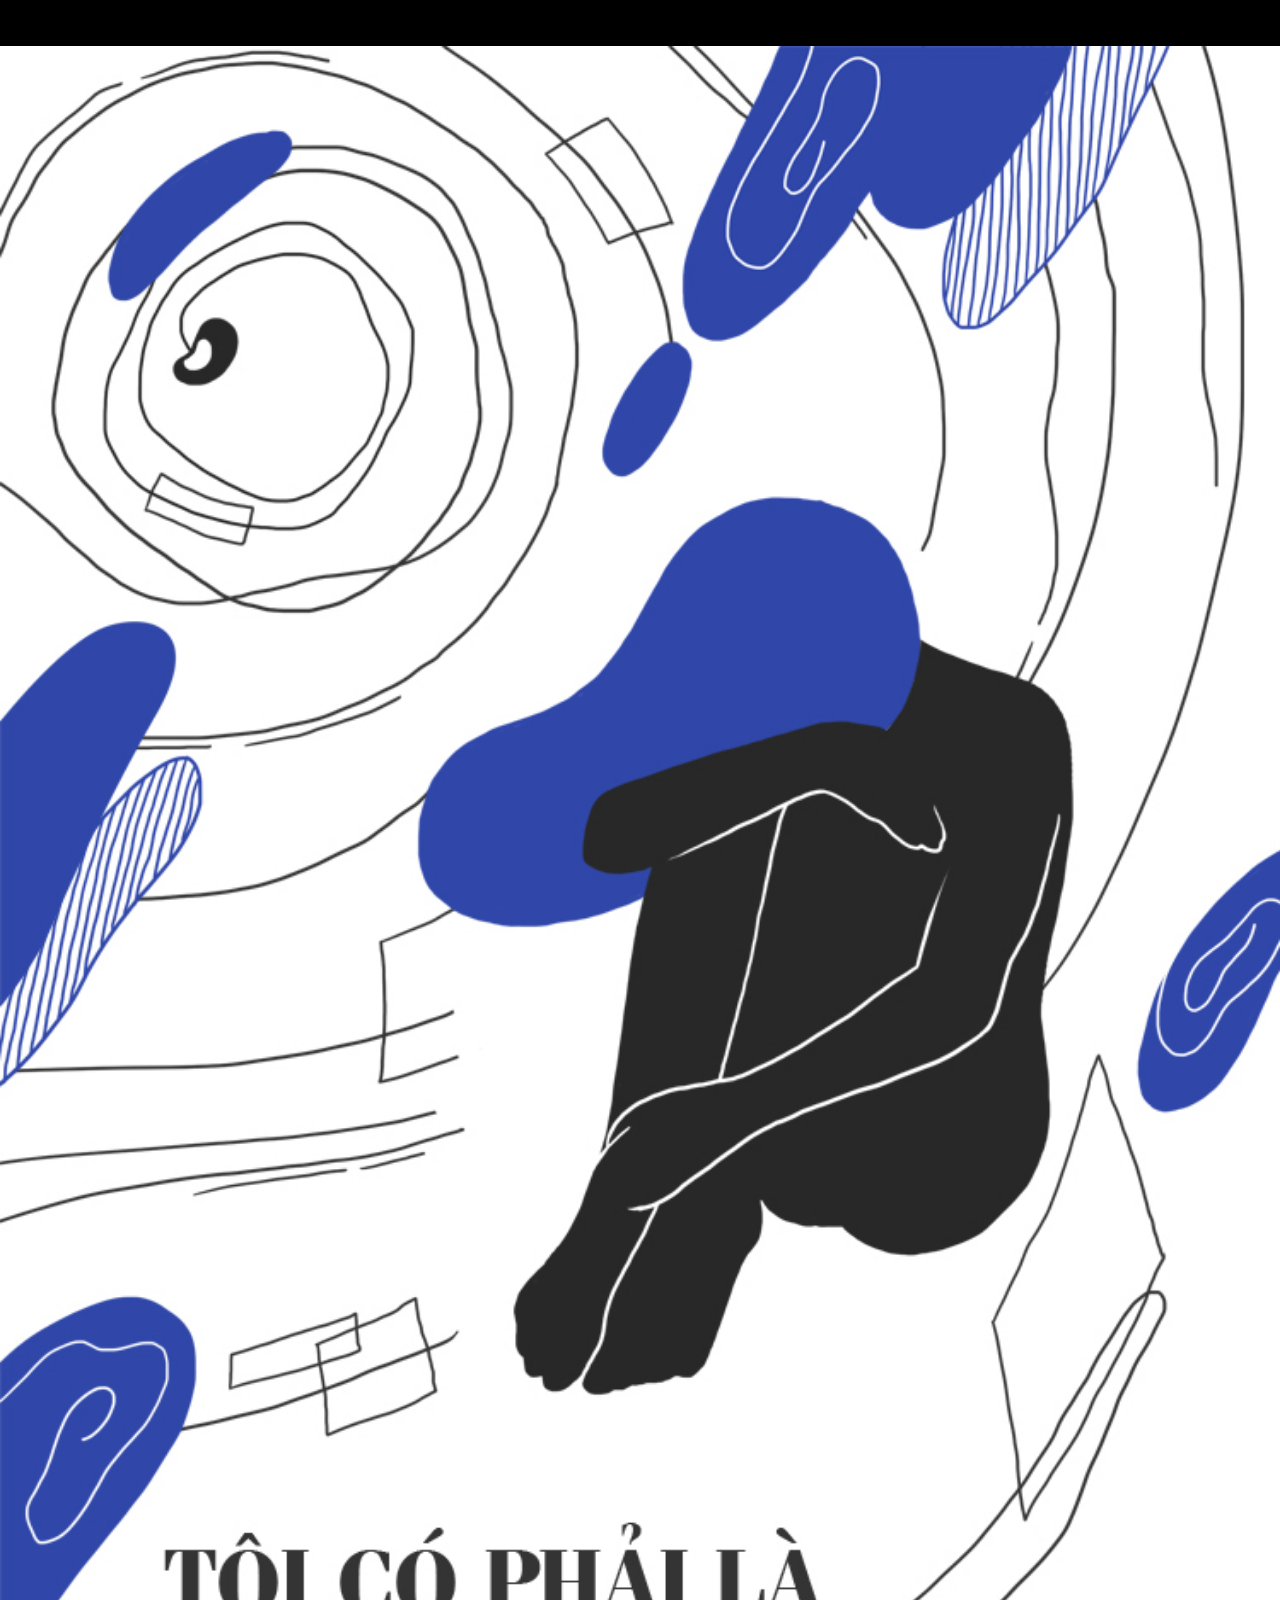
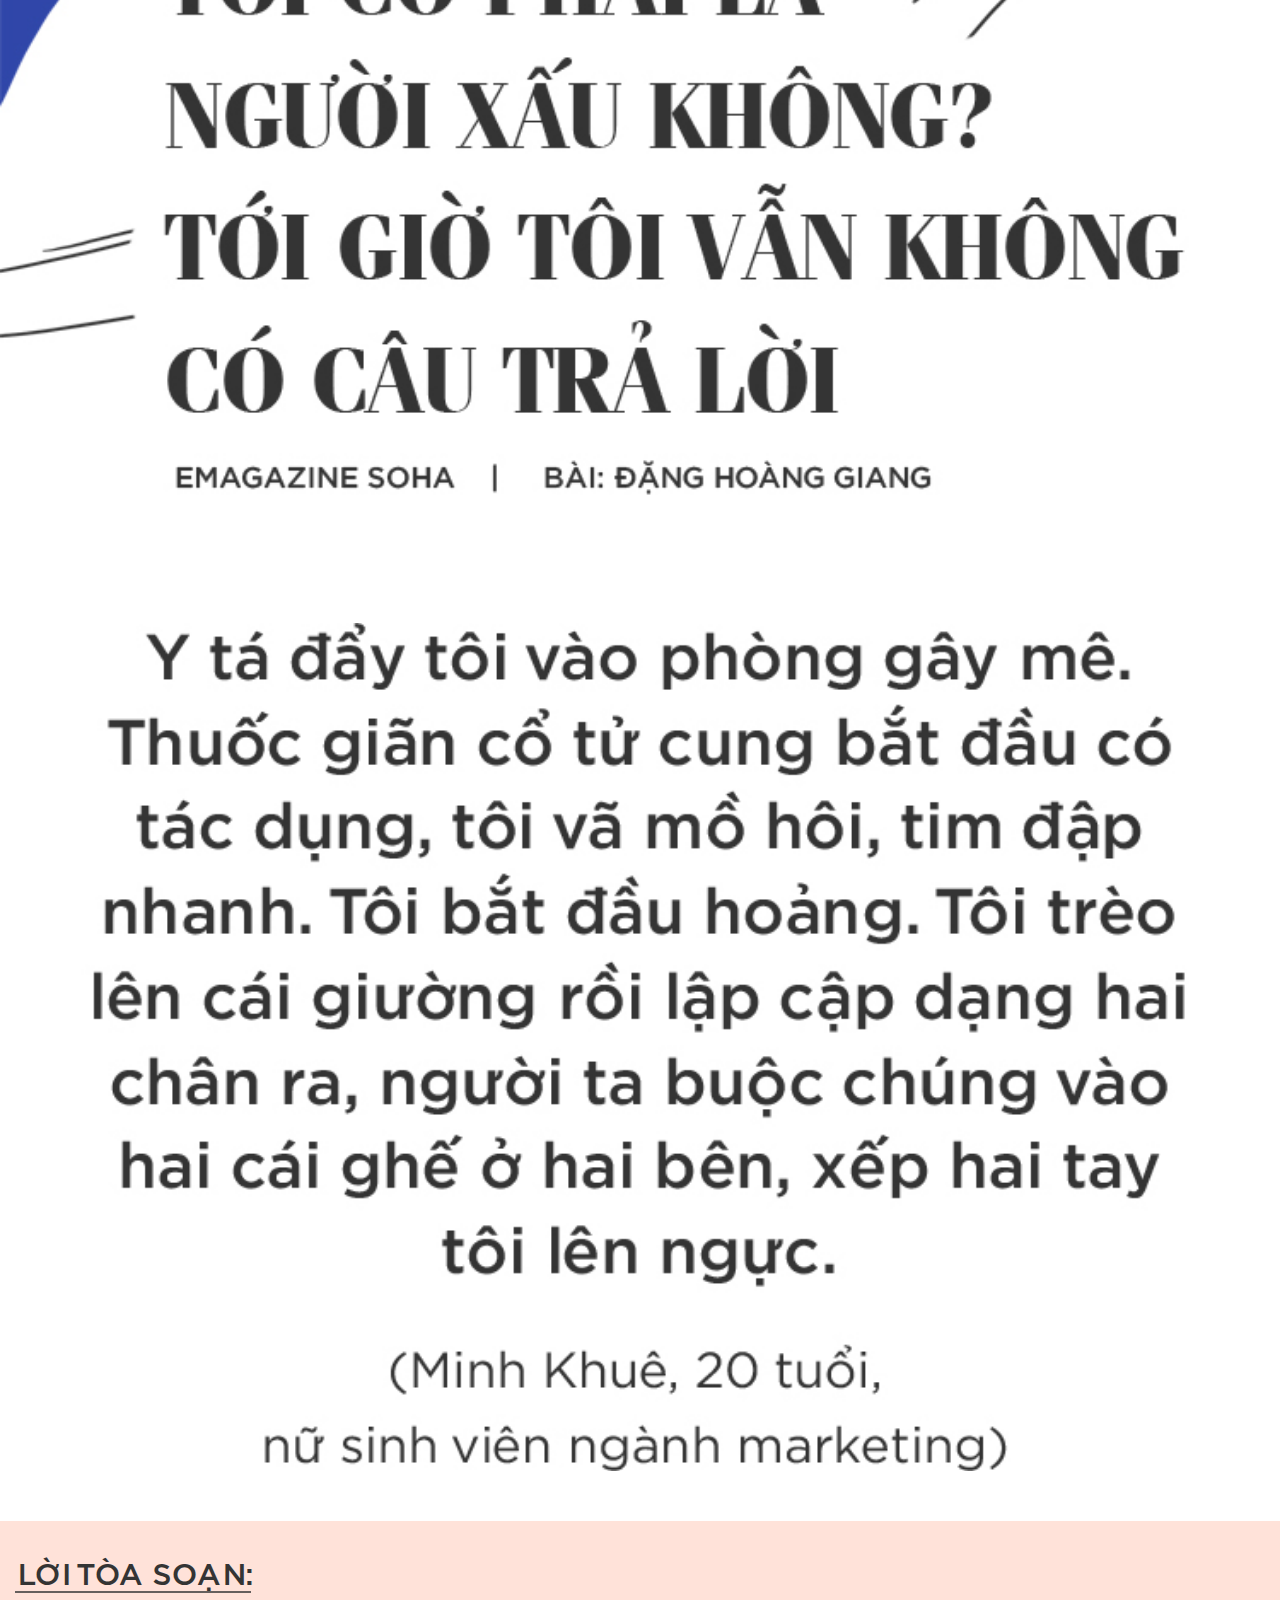
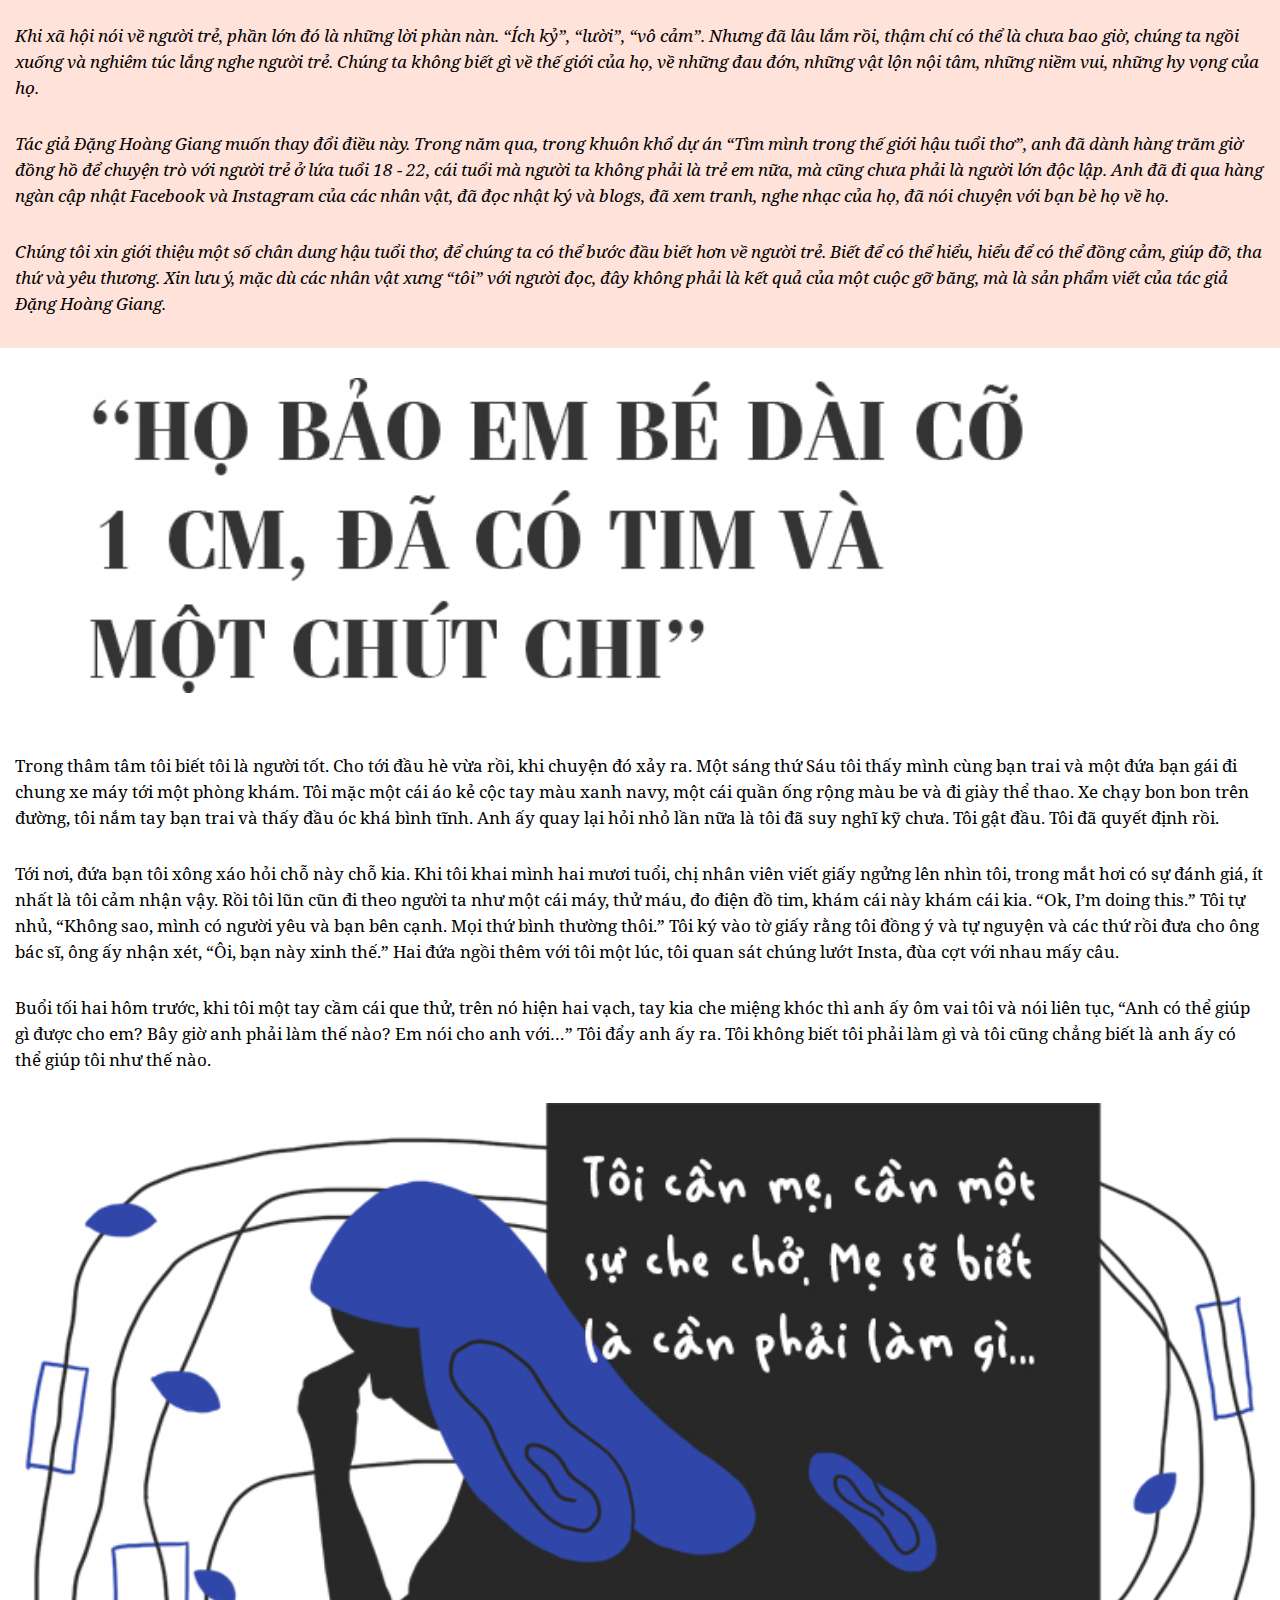
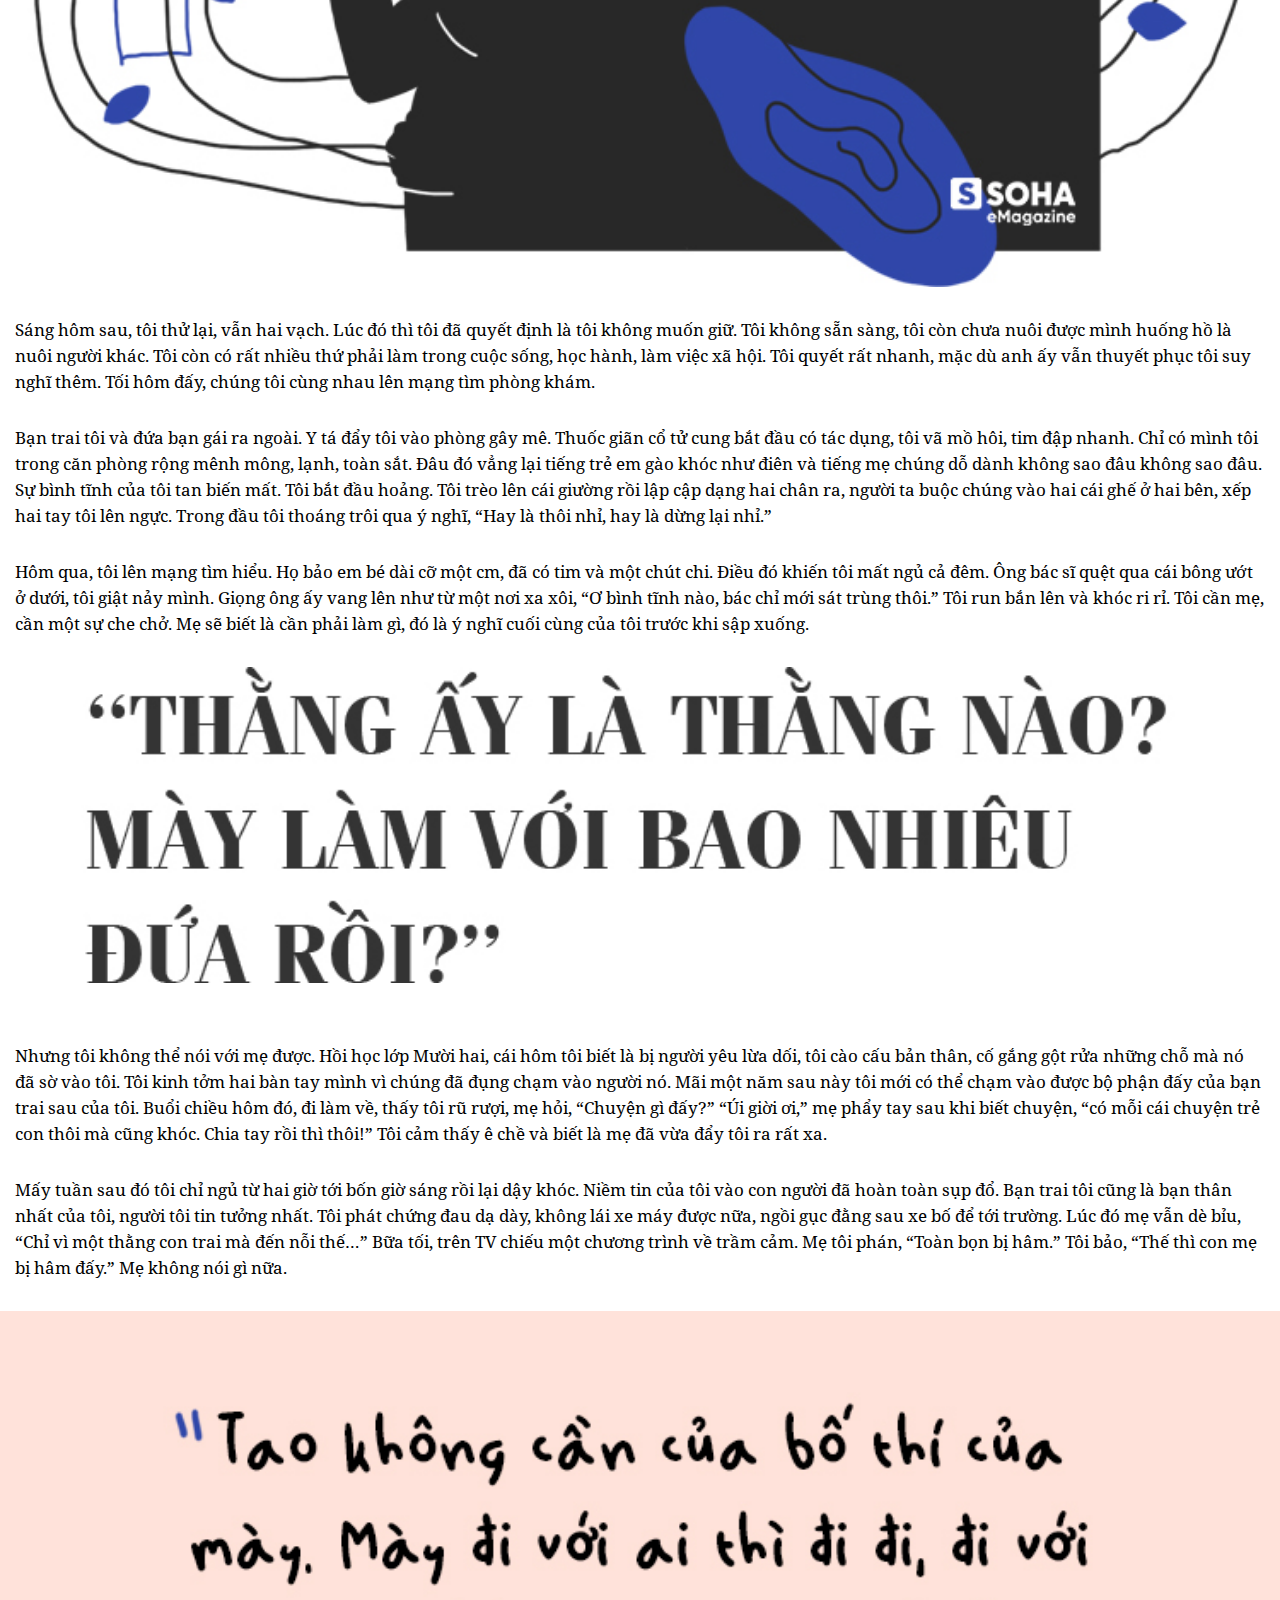
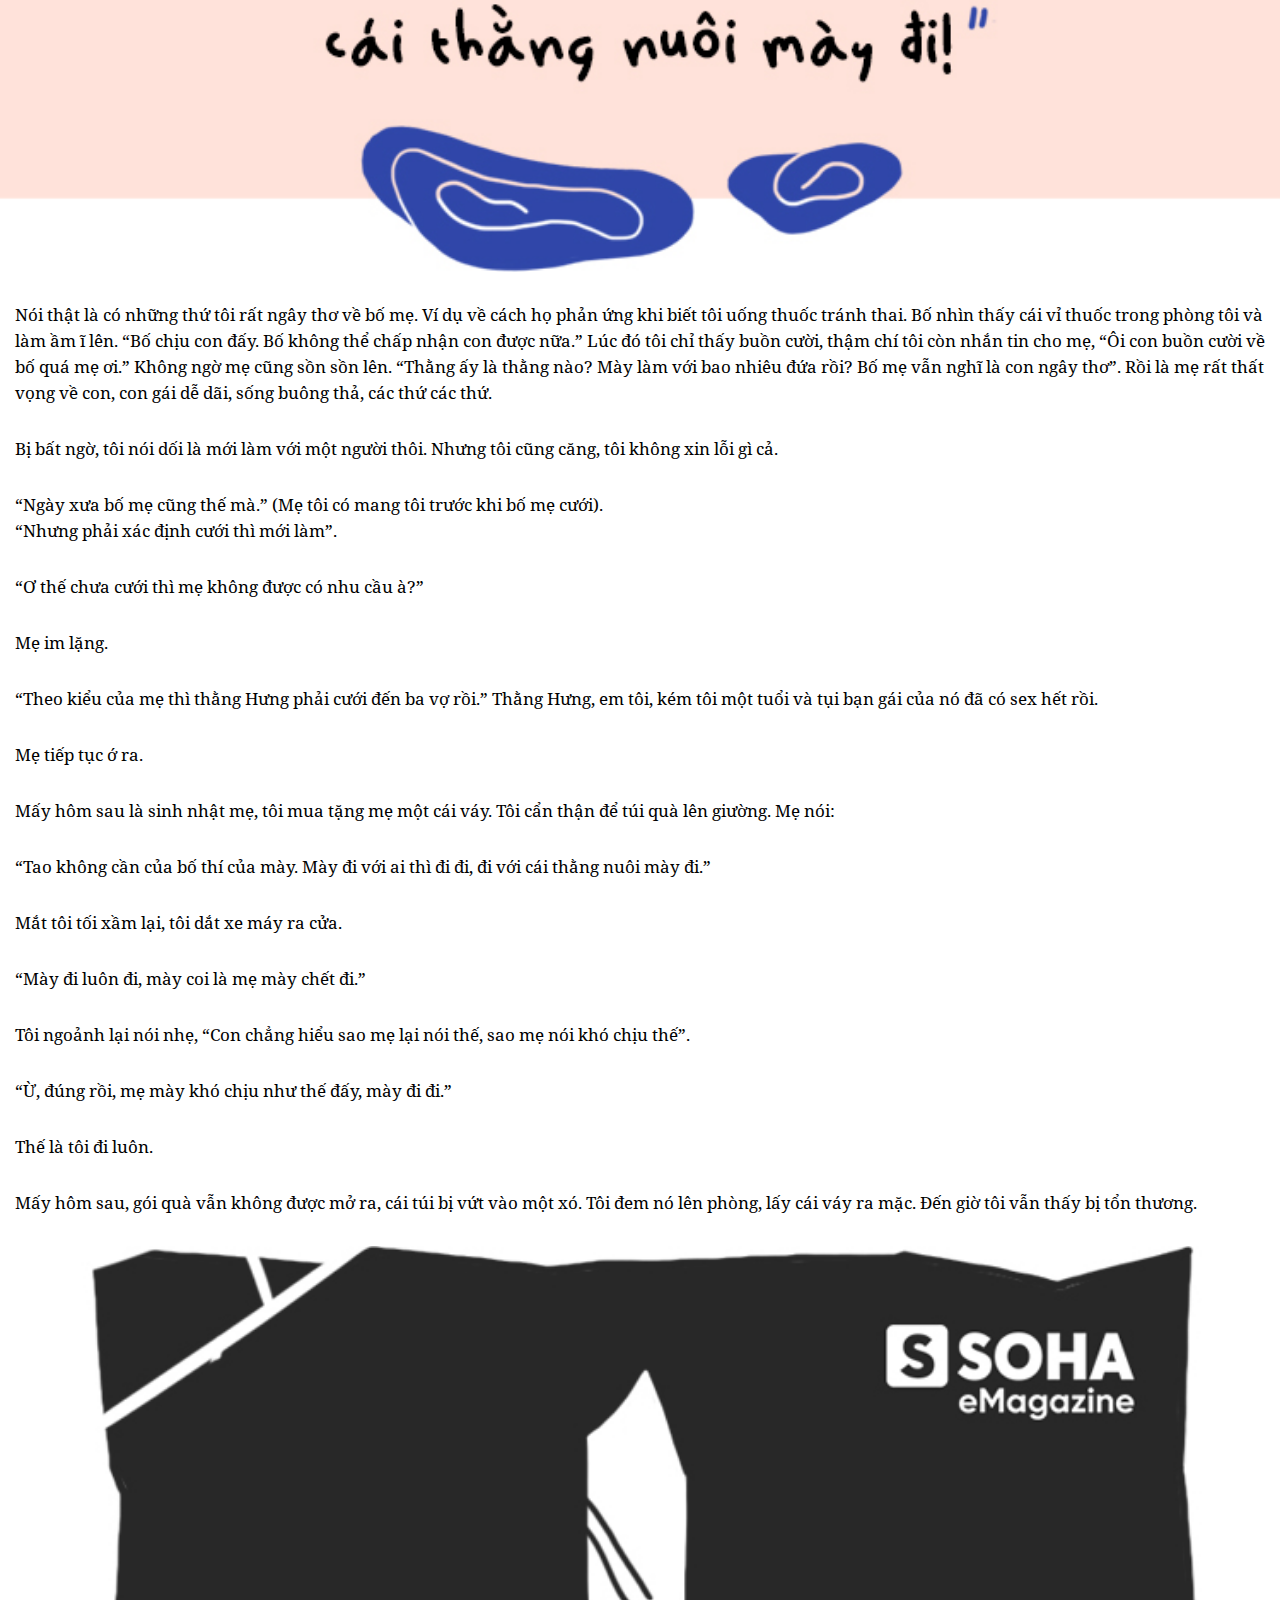
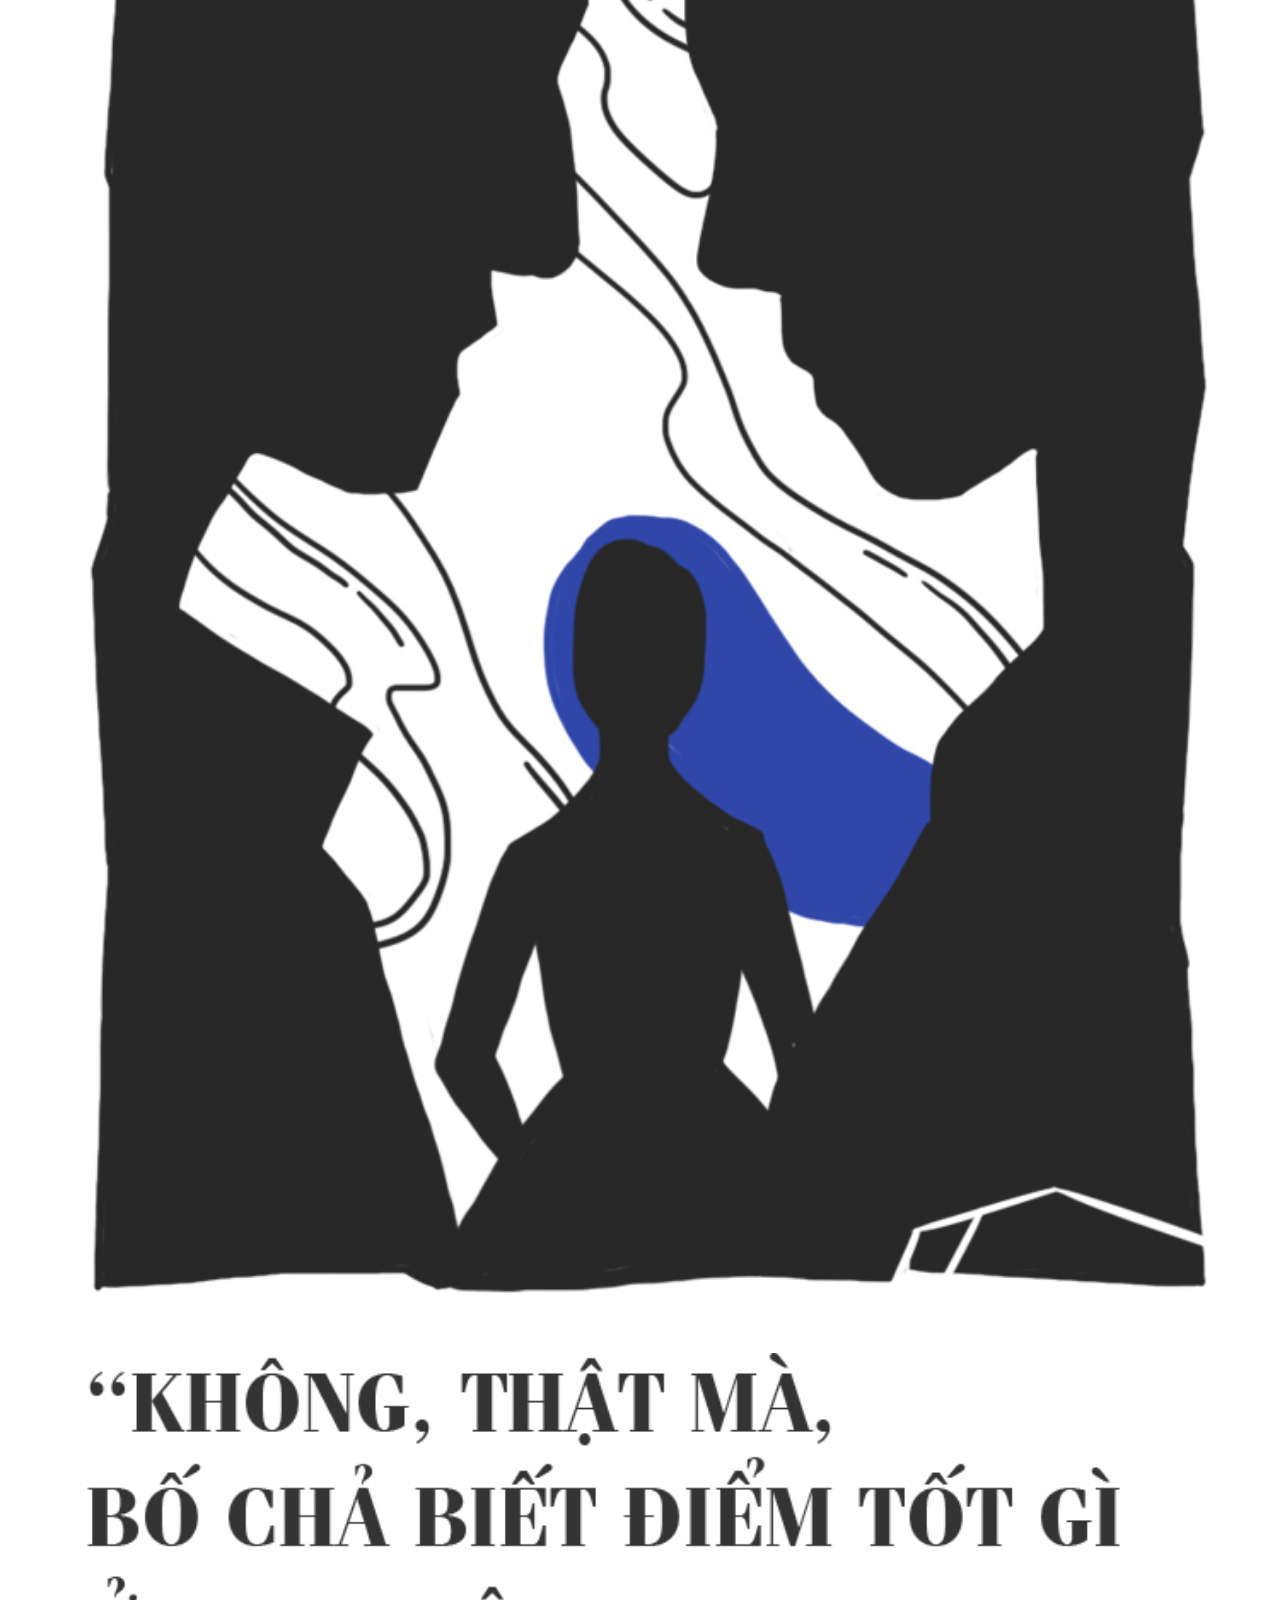
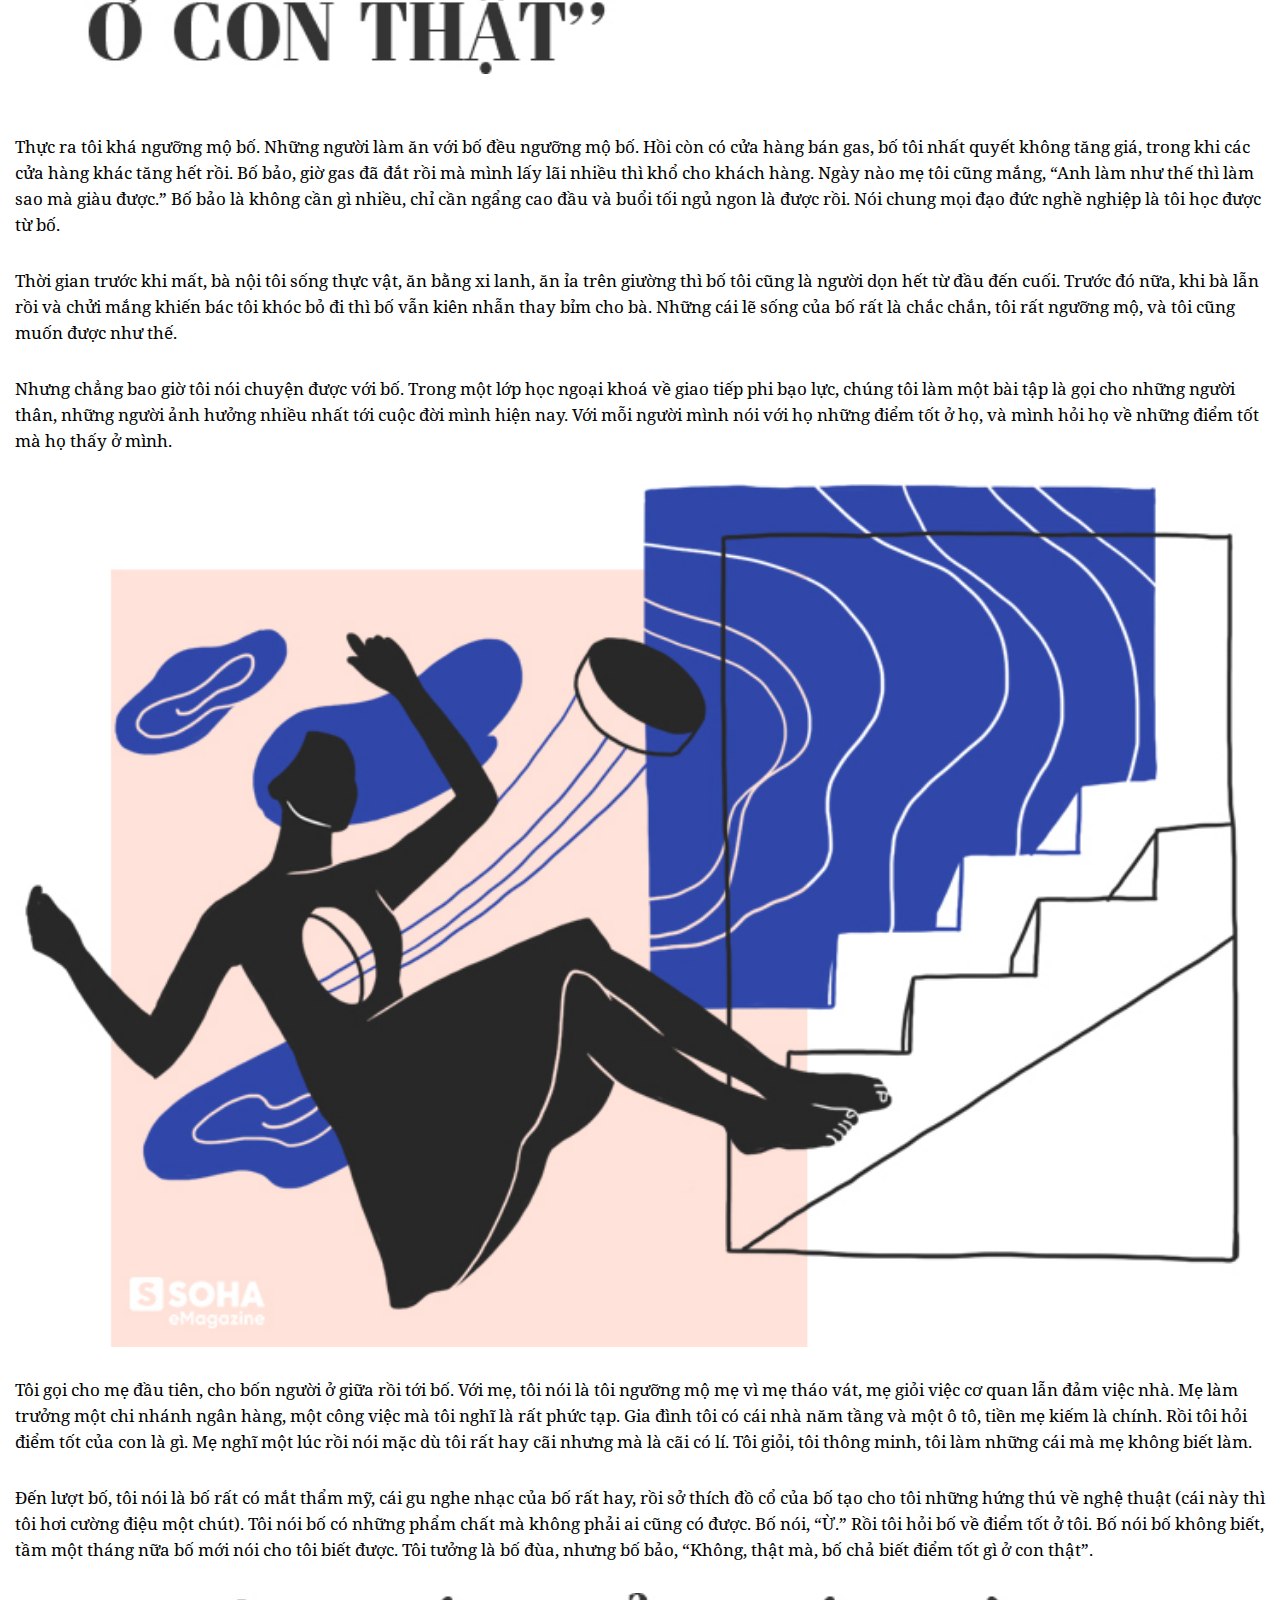
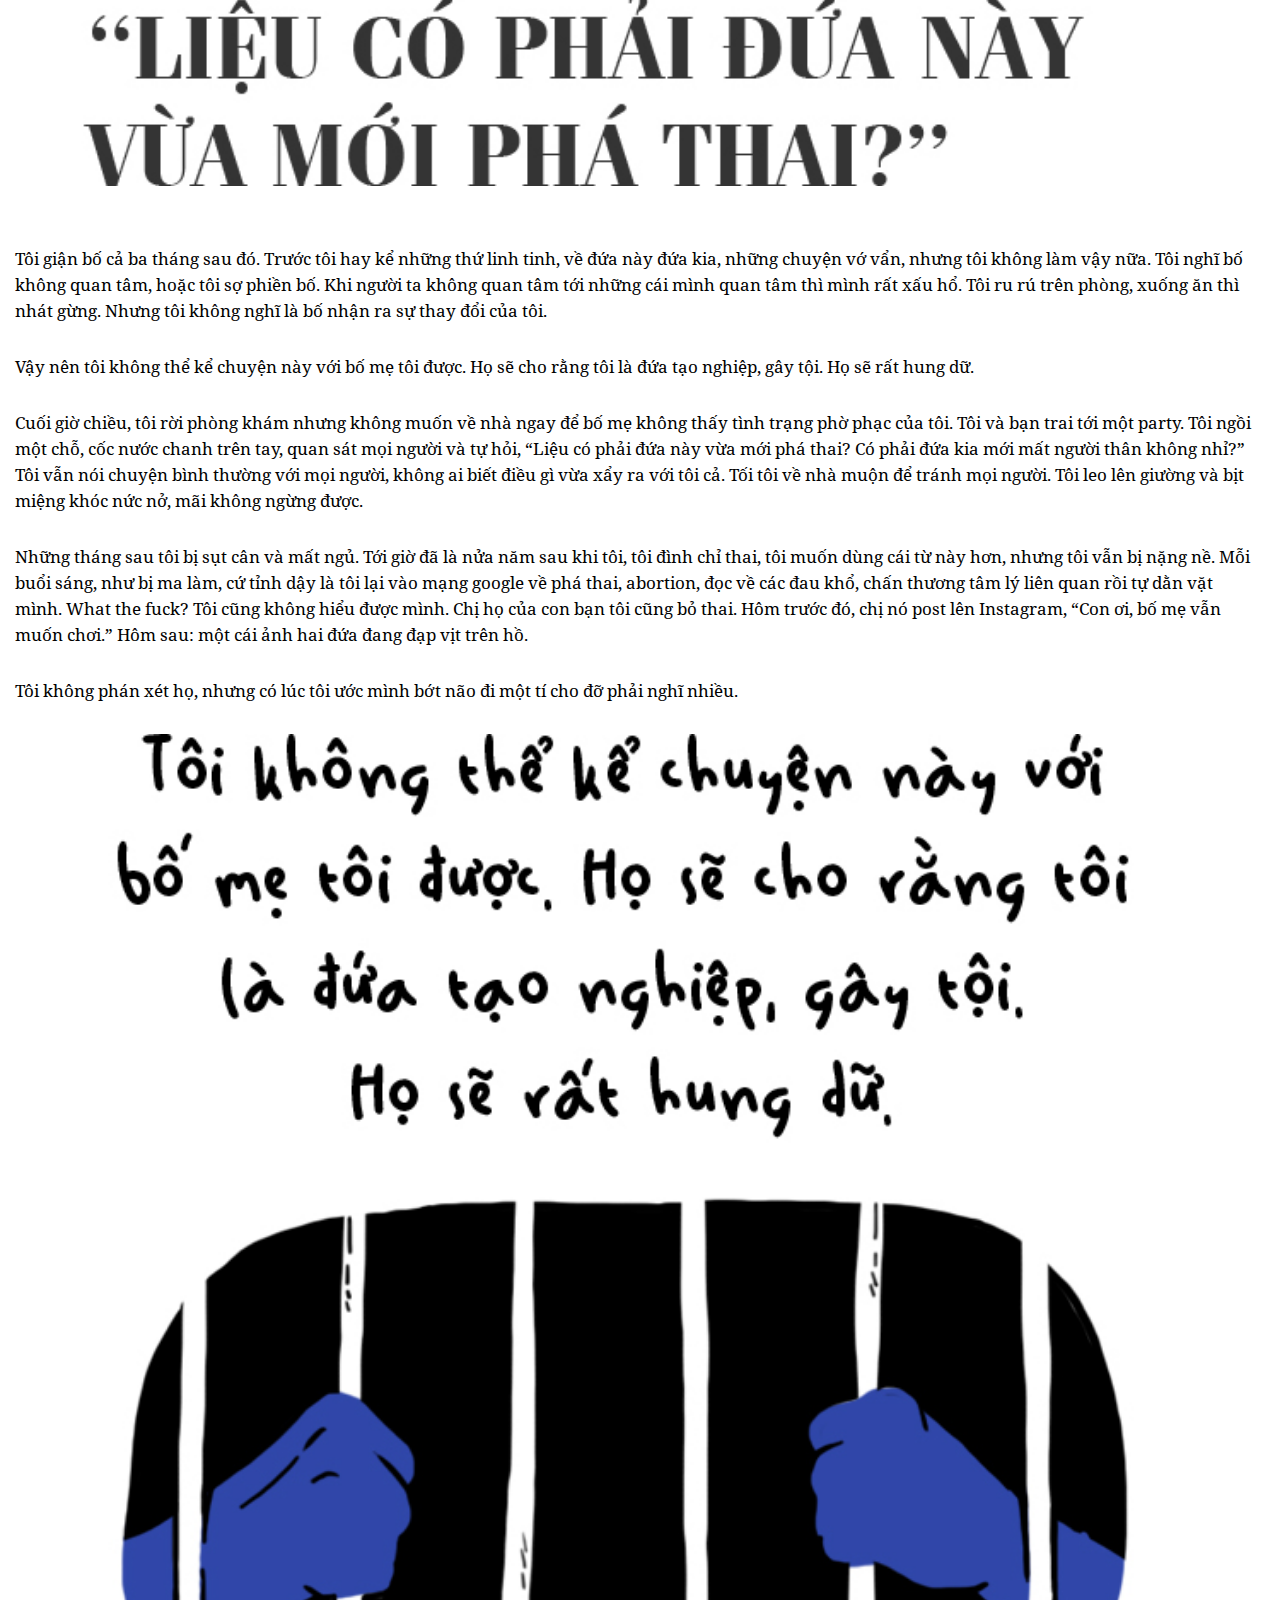
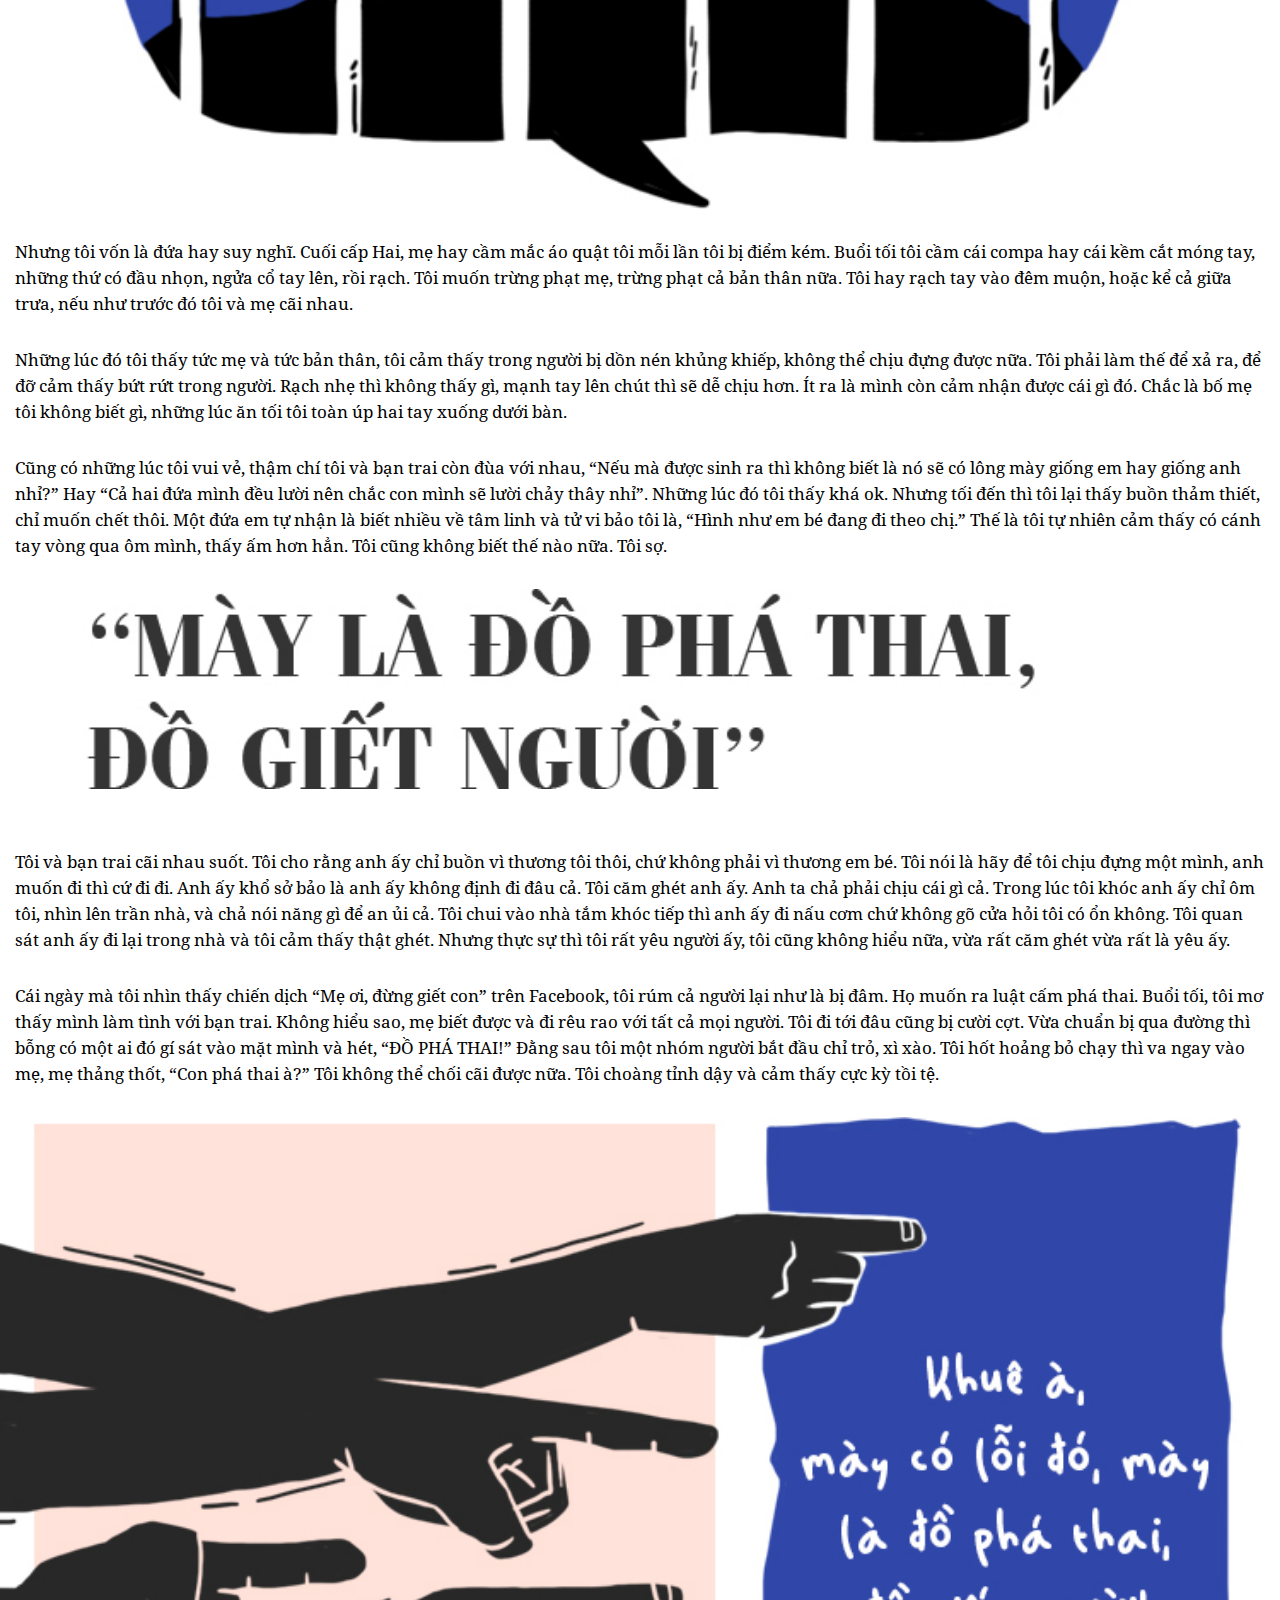
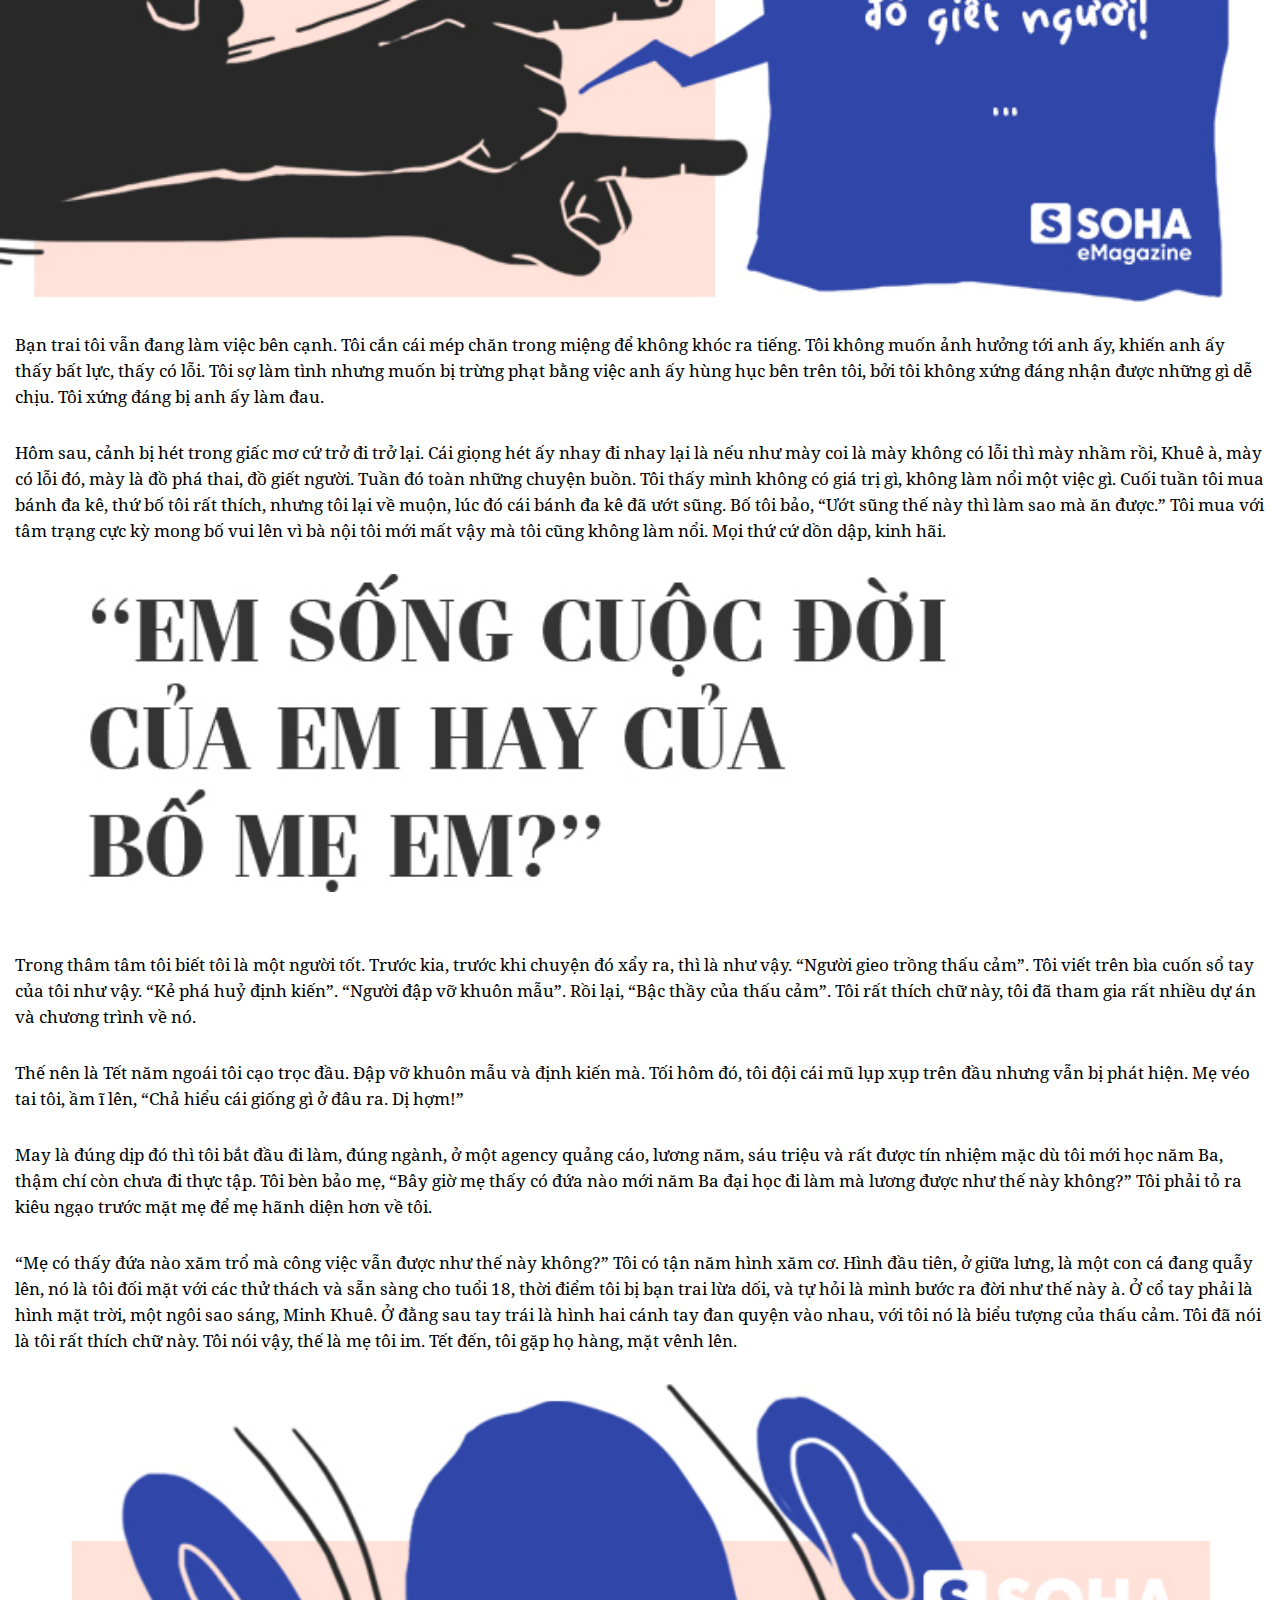
==== mobile/index.html @ 711aed95 "z" ====
<!DOCTYPE html>
<html lang="en">
<head>
    <meta charset="UTF-8">
    <meta name="viewport" content="width=device-width, initial-scale=1.0">
    <meta http-equiv="X-UA-Compatible" content="ie=edge">
    <title>Tôi có phải là người xấu không? Tới giờ tôi vẫn không có câu trả lời</title>
    <link rel="stylesheet" href="css/reset.css">
    <link rel="stylesheet" href="css/fonts.css">
    <link rel="stylesheet" href="css/style.css">
    <script src="js/jquery-3.3.1.min.js"></script>
</head>
<body>
    <div class="emag-wrapper">
        <div class="emag-cover">
            <img src="images/cover.jpg" alt="">
        </div>

        <div class="emag-sapo">
            <img src="images/sapo.jpg" alt="">
        </div>

        <div class="emag-quote">
            <p class="emag-quote-head"><span>Lời tòa soạn:</span></p>

            <p class="emag-quote-text">Khi xã hội nói về người trẻ, phần lớn đó là những lời phàn nàn. “Ích kỷ”, “lười”, “vô cảm”. Nhưng đã lâu lắm rồi, thậm chí có thể là chưa bao giờ, chúng ta ngồi xuống và nghiêm túc lắng nghe người trẻ. Chúng ta không biết gì về thế giới của họ, về những đau đớn, những vật lộn nội tâm, những niềm vui, những hy vọng của họ.</p>

            <p class="emag-quote-text">Tác giả Đặng Hoàng Giang muốn thay đổi điều này. Trong năm qua, trong khuôn khổ dự án “Tìm mình trong thế giới hậu tuổi thơ”, anh đã dành hàng trăm giờ đồng hồ để chuyện trò với người trẻ ở lứa tuổi 18 - 22, cái tuổi mà người ta không phải là trẻ em nữa, mà cũng chưa phải là người lớn độc lập. Anh đã đi qua hàng ngàn cập nhật Facebook và Instagram của các nhân vật, đã đọc nhật ký và blogs, đã xem tranh, nghe nhạc của họ, đã nói chuyện với bạn bè họ về họ.</p>

            <p class="emag-quote-text">Chúng tôi xin giới thiệu một số chân dung hậu tuổi thơ, để chúng ta có thể bước đầu biết hơn về người trẻ. Biết để có thể hiểu, hiểu để có thể đồng cảm, giúp đỡ, tha thứ và yêu thương. Xin lưu ý, mặc dù các nhân vật xưng “tôi” với người đọc, đây không phải là kết quả của một cuộc gỡ băng, mà là sản phẩm viết của tác giả Đặng Hoàng Giang.</p>
        </div>

        <div class="emag-main">
            <div class="emag-title">
                <img src="images/title-1.jpg" alt="">
            </div>

            <div class="emag-content">
                <p>Trong thâm tâm tôi biết tôi là người tốt. Cho tới đầu hè vừa rồi, khi chuyện đó xảy ra. Một sáng thứ Sáu tôi thấy mình cùng bạn trai và một đứa bạn gái đi chung xe máy tới một phòng khám. Tôi mặc một cái áo kẻ cộc tay màu xanh navy, một cái quần ống rộng màu be và đi giày thể thao. Xe chạy bon bon trên đường, tôi nắm tay bạn trai và thấy đầu óc khá bình tĩnh. Anh ấy quay lại hỏi nhỏ lần nữa là tôi đã suy nghĩ kỹ chưa. Tôi gật đầu. Tôi đã quyết định rồi.</p>

                <p>Tới nơi, đứa bạn tôi xông xáo hỏi chỗ này chỗ kia. Khi tôi khai mình hai mươi tuổi, chị nhân viên viết giấy ngửng lên nhìn tôi, trong mắt hơi có sự đánh giá, ít nhất là tôi cảm nhận vậy. Rồi tôi lũn cũn đi theo người ta như một cái máy, thử máu, đo điện đồ tim, khám cái này khám cái kia. “Ok, I’m doing this.” Tôi tự nhủ, “Không sao, mình có người yêu và bạn bên cạnh. Mọi thứ bình thường thôi.” Tôi ký vào tờ giấy rằng tôi đồng ý và tự nguyện và các thứ rồi đưa cho ông bác sĩ, ông ấy nhận xét, “Ôi, bạn này xinh thế.” Hai đứa ngồi thêm với tôi một lúc, tôi quan sát chúng lướt Insta, đùa cợt với nhau mấy câu.</p>
        
                <p>Buổi tối hai hôm trước, khi tôi một tay cầm cái que thử, trên nó hiện hai vạch, tay kia che miệng khóc thì anh ấy ôm vai tôi và nói liên tục, “Anh có thể giúp gì được cho em? Bây giờ anh phải làm thế nào? Em nói cho anh với…” Tôi đẩy anh ấy ra. Tôi không biết tôi phải làm gì và tôi cũng chẳng biết là anh ấy có thể giúp tôi như thế nào.</p>
            </div>

            <img src="images/img-1.jpg" alt="">

            <div class="emag-content">
                <p>Sáng hôm sau, tôi thử lại, vẫn hai vạch. Lúc đó thì tôi đã quyết định là tôi không muốn giữ. Tôi không sẵn sàng, tôi còn chưa nuôi được mình huống hồ là nuôi người khác. Tôi còn có rất nhiều thứ phải làm trong cuộc sống, học hành, làm việc xã hội. Tôi quyết rất nhanh, mặc dù anh ấy vẫn thuyết phục tôi suy nghĩ thêm. Tối hôm đấy, chúng tôi cùng nhau lên mạng tìm phòng khám.</p>

                <p>Bạn trai tôi và đứa bạn gái ra ngoài. Y tá đẩy tôi vào phòng gây mê. Thuốc giãn cổ tử cung bắt đầu có tác dụng, tôi vã mồ hôi, tim đập nhanh. Chỉ có mình tôi trong căn phòng rộng mênh mông, lạnh, toàn sắt. Đâu đó vẳng lại tiếng trẻ em gào khóc như điên và tiếng mẹ chúng dỗ dành không sao đâu không sao đâu. Sự bình tĩnh của tôi tan biến mất. Tôi bắt đầu hoảng. Tôi trèo lên cái giường rồi lập cập dạng hai chân ra, người ta buộc chúng vào hai cái ghế ở hai bên, xếp hai tay tôi lên ngực. Trong đầu tôi thoáng trôi qua ý nghĩ, “Hay là thôi nhỉ, hay là dừng lại nhỉ.”</p>

                <p>Hôm qua, tôi lên mạng tìm hiểu. Họ bảo em bé dài cỡ một cm, đã có tim và một chút chi. Điều đó khiến tôi mất ngủ cả đêm. Ông bác sĩ quệt qua cái bông ướt ở dưới, tôi giật nảy mình. Giọng ông ấy vang lên như từ một nơi xa xôi, “Ơ bình tĩnh nào, bác chỉ mới sát trùng thôi.” Tôi run bắn lên và khóc ri rỉ. Tôi cần mẹ, cần một sự che chở. Mẹ sẽ biết là cần phải làm gì, đó là ý nghĩ cuối cùng của tôi trước khi sập xuống.</p>
            </div>

            <div class="emag-title">
                <img src="images/title-2.jpg" alt="">
            </div>

            <div class="emag-content">
                <p>Nhưng tôi không thể nói với mẹ được. Hồi học lớp Mười hai, cái hôm tôi biết là bị người yêu lừa dối, tôi cào cấu bản thân, cố gắng gột rửa những chỗ mà nó đã sờ vào tôi. Tôi kinh tởm hai bàn tay mình vì chúng đã đụng chạm vào người nó. Mãi một năm sau này tôi mới có thể chạm vào được bộ phận đấy của bạn trai sau của tôi. Buổi chiều hôm đó, đi làm về, thấy tôi rũ rượi, mẹ hỏi, “Chuyện gì đấy?” “Úi giời ơi,” mẹ phẩy tay sau khi biết chuyện, “có mỗi cái chuyện trẻ con thôi mà cũng khóc. Chia tay rồi thì thôi!” Tôi cảm thấy ê chề và biết là mẹ đã vừa đẩy tôi ra rất xa.</p>

                <p>Mấy tuần sau đó tôi chỉ ngủ từ hai giờ tới bốn giờ sáng rồi lại dậy khóc. Niềm tin của tôi vào con người đã hoàn toàn sụp đổ. Bạn trai tôi cũng là bạn thân nhất của tôi, người tôi tin tưởng nhất. Tôi phát chứng đau dạ dày, không lái xe máy được nữa, ngồi gục đằng sau xe bố để tới trường. Lúc đó mẹ vẫn dè bỉu, “Chỉ vì một thằng con trai mà đến nỗi thế…” Bữa tối, trên TV chiếu một chương trình về trầm cảm. Mẹ tôi phán, “Toàn bọn bị hâm.” Tôi bảo, “Thế thì con mẹ bị hâm đấy.” Mẹ không nói gì nữa.</p>
            </div>

            <img src="images/img-2.jpg" alt="">

            <div class="emag-content">
                <p>Nói thật là có những thứ tôi rất ngây thơ về bố mẹ. Ví dụ về cách họ phản ứng khi biết tôi uống thuốc tránh thai. Bố nhìn thấy cái vỉ thuốc trong phòng tôi và làm ầm ĩ lên. “Bố chịu con đấy. Bố không thể chấp nhận con được nữa.” Lúc đó tôi chỉ thấy buồn cười, thậm chí tôi còn nhắn tin cho mẹ, “Ôi con buồn cười về bố quá mẹ ơi.” Không ngờ mẹ cũng sồn sồn lên. “Thằng ấy là thằng nào? Mày làm với bao nhiêu đứa rồi? Bố mẹ vẫn nghĩ là con ngây thơ”. Rồi là mẹ rất thất vọng về con, con gái dễ dãi, sống buông thả, các thứ các thứ.</p>

                <p>Bị bất ngờ, tôi nói dối là mới làm với một người thôi. Nhưng tôi cũng căng, tôi không xin lỗi gì cả.</p>

                <p>“Ngày xưa bố mẹ cũng thế mà.” (Mẹ tôi có mang tôi trước khi bố mẹ cưới). <br /> “Nhưng phải xác định cưới thì mới làm”.</p>

                <p>“Ơ thế chưa cưới thì mẹ không được có nhu cầu à?”</p>

                <p>Mẹ im lặng.</p>

                <p>“Theo kiểu của mẹ thì thằng Hưng phải cưới đến ba vợ rồi.” Thằng Hưng, em tôi, kém tôi một tuổi và tụi bạn gái của nó đã có sex hết rồi.</p>

                <p>Mẹ tiếp tục ớ ra.</p>

                <p>Mấy hôm sau là sinh nhật mẹ, tôi mua tặng mẹ một cái váy. Tôi cẩn thận để túi quà lên giường. Mẹ nói:</p>

                <p>“Tao không cần của bố thí của mày. Mày đi với ai thì đi đi, đi với cái thằng nuôi mày đi.”</p>

                <p>Mắt tôi tối xầm lại, tôi dắt xe máy ra cửa.</p>

                <p>“Mày đi luôn đi, mày coi là mẹ mày chết đi.”</p>

                <p>Tôi ngoảnh lại nói nhẹ, “Con chẳng hiểu sao mẹ lại nói thế, sao mẹ nói khó chịu thế”.</p>

                <p>“Ừ, đúng rồi, mẹ mày khó chịu như thế đấy, mày đi đi.”</p>

                <p>Thế là tôi đi luôn.</p>

                <p>Mấy hôm sau, gói quà vẫn không được mở ra, cái túi bị vứt vào một xó. Tôi đem nó lên phòng, lấy cái váy ra mặc. Đến giờ tôi vẫn thấy bị tổn thương.</p>
            </div>

            <img src="images/img-3.jpg" alt="">

            <div class="emag-title">
                <img src="images/title-3.jpg" alt="">
            </div>

            <div class="emag-content">
                <p>Thực ra tôi khá ngưỡng mộ bố. Những người làm ăn với bố đều ngưỡng mộ bố. Hồi còn có cửa hàng bán gas, bố tôi nhất quyết không tăng giá, trong khi các cửa hàng khác tăng hết rồi. Bố bảo, giờ gas đã đắt rồi mà mình lấy lãi nhiều thì khổ cho khách hàng. Ngày nào mẹ tôi cũng mắng, “Anh làm như thế thì làm sao mà giàu được.” Bố bảo là không cần gì nhiều, chỉ cần ngẩng cao đầu và buổi tối ngủ ngon là được rồi. Nói chung mọi đạo đức nghề nghiệp là tôi học được từ bố.</p>

                <p>Thời gian trước khi mất, bà nội tôi sống thực vật, ăn bằng xi lanh, ăn ỉa trên giường thì bố tôi cũng là người dọn hết từ đầu đến cuối. Trước đó nữa, khi bà lẫn rồi và chửi mắng khiến bác tôi khóc bỏ đi thì bố vẫn kiên nhẫn thay bỉm cho bà. Những cái lẽ sống của bố rất là chắc chắn, tôi rất ngưỡng mộ, và tôi cũng muốn được như thế.</p>

                <p>Nhưng chẳng bao giờ tôi nói chuyện được với bố. Trong một lớp học ngoại khoá về giao tiếp phi bạo lực, chúng tôi làm một bài tập là gọi cho những người thân, những người ảnh hưởng nhiều nhất tới cuộc đời mình hiện nay. Với mỗi người mình nói với họ những điểm tốt ở họ, và mình hỏi họ về những điểm tốt mà họ thấy ở mình.</p>
            </div>

            <img src="images/img-4.jpg" alt="">

            <div class="emag-content">
                <p>Tôi gọi cho mẹ đầu tiên, cho bốn người ở giữa rồi tới bố. Với mẹ, tôi nói là tôi ngưỡng mộ mẹ vì mẹ tháo vát, mẹ giỏi việc cơ quan lẫn đảm việc nhà. Mẹ làm trưởng một chi nhánh ngân hàng, một công việc mà tôi nghĩ là rất phức tạp. Gia đình tôi có cái nhà năm tầng và một ô tô, tiền mẹ kiếm là chính. Rồi tôi hỏi điểm tốt của con là gì. Mẹ nghĩ một lúc rồi nói mặc dù tôi rất hay cãi nhưng mà là cãi có lí. Tôi giỏi, tôi thông minh, tôi làm những cái mà mẹ không biết làm.</p>

                <p>Đến lượt bố, tôi nói là bố rất có mắt thẩm mỹ, cái gu nghe nhạc của bố rất hay, rồi sở thích đồ cổ của bố tạo cho tôi những hứng thú về nghệ thuật (cái này thì tôi hơi cường điệu một chút). Tôi nói bố có những phẩm chất mà không phải ai cũng có được. Bố nói, “Ừ.” Rồi tôi hỏi bố về điểm tốt ở tôi. Bố nói bố không biết, tầm một tháng nữa bố mới nói cho tôi biết được. Tôi tưởng là bố đùa, nhưng bố bảo, “Không, thật mà, bố chả biết điểm tốt gì ở con thật”.</p>
            </div>

            <div class="emag-title">
                <img src="images/title-4.jpg" alt="">
            </div>

            <div class="emag-content">
                <p>Tôi giận bố cả ba tháng sau đó. Trước tôi hay kể những thứ linh tinh, về đứa này đứa kia, những chuyện vớ vẩn, nhưng tôi không làm vậy nữa. Tôi nghĩ bố không quan tâm, hoặc tôi sợ phiền bố. Khi người ta không quan tâm tới những cái mình quan tâm thì mình rất xấu hổ. Tôi ru rú trên phòng, xuống ăn thì nhát gừng. Nhưng tôi không nghĩ là bố nhận ra sự thay đổi của tôi.</p>

                <p>Vậy nên tôi không thể kể chuyện này với bố mẹ tôi được. Họ sẽ cho rằng tôi là đứa tạo nghiệp, gây tội. Họ sẽ rất hung dữ.</p>

                <p>Cuối giờ chiều, tôi rời phòng khám nhưng không muốn về nhà ngay để bố mẹ không thấy tình trạng phờ phạc của tôi. Tôi và bạn trai tới một party. Tôi ngồi một chỗ, cốc nước chanh trên tay, quan sát mọi người và tự hỏi, “Liệu có phải đứa này vừa mới phá thai? Có phải đứa kia mới mất người thân không nhỉ?” Tôi vẫn nói chuyện bình thường với mọi người, không ai biết điều gì vừa xẩy ra với tôi cả. Tối tôi về nhà muộn để tránh mọi người. Tôi leo lên giường và bịt miệng khóc nức nở, mãi không ngừng được.</p>

                <p>Những tháng sau tôi bị sụt cân và mất ngủ. Tới giờ đã là nửa năm sau khi tôi, tôi đình chỉ thai, tôi muốn dùng cái từ này hơn, nhưng tôi vẫn bị nặng nề. Mỗi buổi sáng, như bị ma làm, cứ tỉnh dậy là tôi lại vào mạng google về phá thai, abortion, đọc về các đau khổ, chấn thương tâm lý liên quan rồi tự dằn vặt mình. What the fuck? Tôi cũng không hiểu được mình. Chị họ của con bạn tôi cũng bỏ thai. Hôm trước đó, chị nó post lên Instagram, “Con ơi, bố mẹ vẫn muốn chơi.” Hôm sau: một cái ảnh hai đứa đang đạp vịt trên hồ.</p>

                <p>Tôi không phán xét họ, nhưng có lúc tôi ước mình bớt não đi một tí cho đỡ phải nghĩ nhiều.</p>
            </div>

            <img src="images/img-5.jpg" alt="">

            <div class="emag-content">
                <p>Nhưng tôi vốn là đứa hay suy nghĩ. Cuối cấp Hai, mẹ hay cầm mắc áo quật tôi mỗi lần tôi bị điểm kém. Buổi tối tôi cầm cái compa hay cái kềm cắt móng tay, những thứ có đầu nhọn, ngửa cổ tay lên, rồi rạch. Tôi muốn trừng phạt mẹ, trừng phạt cả bản thân nữa. Tôi hay rạch tay vào đêm muộn, hoặc kể cả giữa trưa, nếu như trước đó tôi và mẹ cãi nhau.</p>

                <p>Những lúc đó tôi thấy tức mẹ và tức bản thân, tôi cảm thấy trong người bị dồn nén khủng khiếp, không thể chịu đựng được nữa. Tôi phải làm thế để xả ra, để đỡ cảm thấy bứt rứt trong người. Rạch nhẹ thì không thấy gì, mạnh tay lên chút thì sẽ dễ chịu hơn. Ít ra là mình còn cảm nhận được cái gì đó. Chắc là bố mẹ tôi không biết gì, những lúc ăn tối tôi toàn úp hai tay xuống dưới bàn.</p>

                <p>Cũng có những lúc tôi vui vẻ, thậm chí tôi và bạn trai còn đùa với nhau, “Nếu mà được sinh ra thì không biết là nó sẽ có lông mày giống em hay giống anh nhỉ?” Hay “Cả hai đứa mình đều lười nên chắc con mình sẽ lười chảy thây nhỉ”. Những lúc đó tôi thấy khá ok. Nhưng tối đến thì tôi lại thấy buồn thảm thiết, chỉ muốn chết thôi. Một đứa em tự nhận là biết nhiều về tâm linh và tử vi bảo tôi là, “Hình như em bé đang đi theo chị.” Thế là tôi tự nhiên cảm thấy có cánh tay vòng qua ôm mình, thấy ấm hơn hẳn. Tôi cũng không biết thế nào nữa. Tôi sợ.</p>
            </div>

            <div class="emag-title">
                <img src="images/title-5.jpg" alt="">
            </div>

            <div class="emag-content">
                <p>Tôi và bạn trai cãi nhau suốt. Tôi cho rằng anh ấy chỉ buồn vì thương tôi thôi, chứ không phải vì thương em bé. Tôi nói là hãy để tôi chịu đựng một mình, anh muốn đi thì cứ đi đi. Anh ấy khổ sở bảo là anh ấy không định đi đâu cả. Tôi căm ghét anh ấy. Anh ta chả phải chịu cái gì cả. Trong lúc tôi khóc anh ấy chỉ ôm tôi, nhìn lên trần nhà, và chả nói năng gì để an ủi cả. Tôi chui vào nhà tắm khóc tiếp thì anh ấy đi nấu cơm chứ không gõ cửa hỏi tôi có ổn không. Tôi quan sát anh ấy đi lại trong nhà và tôi cảm thấy thật ghét. Nhưng thực sự thì tôi rất yêu người ấy, tôi cũng không hiểu nữa, vừa rất căm ghét vừa rất là yêu ấy.</p>

                <p>Cái ngày mà tôi nhìn thấy chiến dịch “Mẹ ơi, đừng giết con” trên Facebook, tôi rúm cả người lại như là bị đâm. Họ muốn ra luật cấm phá thai. Buổi tối, tôi mơ thấy mình làm tình với bạn trai. Không hiểu sao, mẹ biết được và đi rêu rao với tất cả mọi người. Tôi đi tới đâu cũng bị cười cợt. Vừa chuẩn bị qua đường thì bỗng có một ai đó gí sát vào mặt mình và hét, “ĐỒ PHÁ THAI!” Đằng sau tôi một nhóm người bắt đầu chỉ trỏ, xì xào. Tôi hốt hoảng bỏ chạy thì va ngay vào mẹ, mẹ thảng thốt, “Con phá thai à?” Tôi không thể chối cãi được nữa. Tôi choàng tỉnh dậy và cảm thấy cực kỳ tồi tệ.</p>
            </div>

            <img src="images/img-6.jpg" alt="">

            <div class="emag-content">
                <p>Bạn trai tôi vẫn đang làm việc bên cạnh. Tôi cắn cái mép chăn trong miệng để không khóc ra tiếng. Tôi không muốn ảnh hưởng tới anh ấy, khiến anh ấy thấy bất lực, thấy có lỗi. Tôi sợ làm tình nhưng muốn bị trừng phạt bằng việc anh ấy hùng hục bên trên tôi, bởi tôi không xứng đáng nhận được những gì dễ chịu. Tôi xứng đáng bị anh ấy làm đau.</p>

                <p>Hôm sau, cảnh bị hét trong giấc mơ cứ trở đi trở lại. Cái giọng hét ấy nhay đi nhay lại là nếu như mày coi là mày không có lỗi thì mày nhầm rồi, Khuê à, mày có lỗi đó, mày là đồ phá thai, đồ giết người. Tuần đó toàn những chuyện buồn. Tôi thấy mình không có giá trị gì, không làm nổi một việc gì. Cuối tuần tôi mua bánh đa kê, thứ bố tôi rất thích, nhưng tôi lại về muộn, lúc đó cái bánh đa kê đã ướt sũng. Bố tôi bảo, “Ướt sũng thế này thì làm sao mà ăn được.” Tôi mua với tâm trạng cực kỳ mong bố vui lên vì bà nội tôi mới mất vậy mà tôi cũng không làm nổi. Mọi thứ cứ dồn dập, kinh hãi.</p>
            </div>

            <div class="emag-title">
                <img src="images/title-6.jpg" alt="">
            </div>

            <div class="emag-content">
                <p>Trong thâm tâm tôi biết tôi là một người tốt. Trước kia, trước khi chuyện đó xẩy ra, thì là như vậy. “Người gieo trồng thấu cảm”. Tôi viết trên bìa cuốn sổ tay của tôi như vậy. “Kẻ phá huỷ định kiến”. “Người đập vỡ khuôn mẫu”. Rồi lại, “Bậc thầy của thấu cảm”. Tôi rất thích chữ này, tôi đã tham gia rất nhiều dự án và chương trình về nó.</p>

                <p>Thế nên là Tết năm ngoái tôi cạo trọc đầu. Đập vỡ khuôn mẫu và định kiến mà. Tối hôm đó, tôi đội cái mũ lụp xụp trên đầu nhưng vẫn bị phát hiện. Mẹ véo tai tôi, ầm ĩ lên, “Chả hiểu cái giống gì ở đâu ra. Dị hợm!”</p>

                <p>May là đúng dịp đó thì tôi bắt đầu đi làm, đúng ngành, ở một agency quảng cáo, lương năm, sáu triệu và rất được tín nhiệm mặc dù tôi mới học năm Ba, thậm chí còn chưa đi thực tập. Tôi bèn bảo mẹ, “Bây giờ mẹ thấy có đứa nào mới năm Ba đại học đi làm mà lương được như thế này không?” Tôi phải tỏ ra kiêu ngạo trước mặt mẹ để mẹ hãnh diện hơn về tôi.</p>

                <p>“Mẹ có thấy đứa nào xăm trổ mà công việc vẫn được như thế này không?” Tôi có tận năm hình xăm cơ. Hình đầu tiên, ở giữa lưng, là một con cá đang quẫy lên, nó là tôi đối mặt với các thử thách và sẵn sàng cho tuổi 18, thời điểm tôi bị bạn trai lừa dối, và tự hỏi là mình bước ra đời như thế này à. Ở cổ tay phải là hình mặt trời, một ngôi sao sáng, Minh Khuê. Ở đằng sau tay trái là hình hai cánh tay đan quyện vào nhau, với tôi nó là biểu tượng của thấu cảm. Tôi đã nói là tôi rất thích chữ này. Tôi nói vậy, thế là mẹ tôi im. Tết đến, tôi gặp họ hàng, mặt vênh lên.</p>
            </div>

            <img src="images/img-7.jpg" alt="">

            <div class="emag-content">
                <p>Tôi xăm này, tôi xỏ khuyên mũi này, tôi cạo đầu này, nhưng tôi vẫn có giá trị với những gì mà tôi đang làm, tôi vẫn đóng góp cho xã hội. Tôi mong muốn được tự do để là chính mình. Tôi kiên quyết học marketing mặc dù bố tôi bảo đấy là bán hàng đa cấp và mẹ muốn tôi học ngân hàng để sau dễ xin việc, học xong rồi lấy chồng, có con, yên ổn. Nhưng tôi không đầu hàng, mặc dù hôm biết tin đỗ đại học tôi cảm thấy uất ức như là chiến thắng mà không được ăn mừng.</p>

                <p>Trước đó bố tôi đã nói nếu không học ngân hàng thì đừng có bố con gì nữa. Nhiều bạn không kiên quyết được như vậy nên họ cứ sống mòn trong sự tiếc nuối của mình mà không dám đứng lên. Tôi thật là may mắn vì cá tính của tôi mạnh. Nhưng tôi lại cũng muốn bố mẹ yên tâm. Hôm đi cạo đầu, anh bạn đi cùng hỏi, “Em không nghĩ tới cảm giác của bố mẹ à?” Tôi vênh mặt, “Em sống cuộc đời của em hay của bố mẹ em?” Nói thế thôi, nhưng tôi vẫn muốn bố mẹ yên tâm về tôi. Tôi đoán đó chính là mẫu thuẫn mà tôi bị kẹt vào đó.</p>
            </div>

            <div class="emag-fullwidth">
                <div class="emag-title">
                    <img src="images/title-7.png" alt="">
                </div>

                <div class="emag-content">
                    <p>Nhưng rồi chuyện ấy xẩy ra và tôi rơi xuống cái hố khủng hoảng. Bố mẹ không nhận ra là tôi buồn. Mấy tháng mùa hè, tôi hay đi lang thang ngoài đường tới khuya. Bị mắng nhiều quá, có hôm tôi bảo, “Bố mẹ có biết vì sao con không ăn cơm nhà, vì sao con về muộn không? Con đang buồn…” Mẹ chặn tôi lại, quát, “Buồn cái gì, mày thì có cái gì mà buồn? Sao mày không buồn thay cho bố mẹ mày phải kiếm tiền ấy.” </p>

                    <p>Lúc đó tôi thấy may thật là tôi chưa kể cho bố mẹ biết chuyện, vì đã có những lúc tôi gần như không chịu được nữa và đã suýt kể. Nhưng giờ tôi biết là dù tôi có kể chuyện với giọng tha thiết, tâm sự nhất thì bố mẹ tôi sẽ không bao giờ hiểu được, mà họ chỉ phát rồ lên rồi mắng chửi, dằn vặt, bảo rằng tôi hư hỏng. Tôi không còn niềm tin là bố mẹ sẽ lắng nghe tôi nữa. Tôi không được thể hiện cho bố mẹ là tôi gặp khó khăn hay yếu đuối trong các dự án xã hội, vì nếu không bố mẹ tôi sẽ bảo, “Ai bảo mày tham gia cái ấy làm gì, tự làm khổ mình.” Bạn bè thì cứ hay động viên, mày làm được việc đó, mày sẽ làm được, nhưng tôi vẫn thấy mình cần sự ủng hộ, khích lệ của bố mẹ. Không có nó, tôi cảm thấy cô độc.</p>

                    <p>Tôi rất thương những bậc phụ huynh như bố mẹ tôi. Ok, bố mẹ đối xử với mình như vậy, tôi tự nhủ, nhưng mà không sao, tôi hiểu lý do tại sao họ lại làm vậy. Tôi nghĩ sự giận dữ của mẹ tới từ việc mẹ không có ai để tâm sự. Tôi hỏi về công việc của mẹ ở ngân hàng, mẹ dùng nhiều chữ chuyên môn tôi không hiểu được, thế là mẹ dừng, không giải thích thêm. Nói chung mẹ không quan tâm tới việc mở lòng với tôi.</p>

                    <p>Tôi tham gia các dự án về thấu cảm để có thể gần mẹ hơn, nhưng chúng tôi vẫn cãi nhau. Với mẹ thì những thứ tôi đang làm chỉ là “chuyện linh tinh”, thời gian đó tôi nên dành cho học hành. Học về giao tiếp phi bạo lực? Mẹ không cần phải học cái gì nữa hết. Tôi đừng có về muộn nữa, “về nhà mà thấu cảm đi”. Tôi thì chưa đủ khả năng dẹp đi cái tôi của mình, và cũng chưa biết cách để thay đổi bố mẹ. Tôi cãi lại mẹ, xong rồi thì tôi lại thấy thương. Thương là mẹ không có ai để trút giận nữa. Mẹ càu nhàu là vì mẹ muốn trút giận thôi. Tôi mà làm quá lên thì mẹ sẽ không có ai để trút giận nữa. Mẹ sẽ cô độc.</p>

                    <p>Giá mà tôi có thể khiến bố mẹ hiểu thấu cảm và giao tiếp phi bạo lực là gì. Làm sao mà tôi có thể nói chuyện với họ như là tôi và bạn đang nói chuyện với nhau? Liệu bạn có thể giúp để tạo ra một cầu nối giữa chúng tôi và người lớn, để có thể tạo ra một sự nhận ra, đơn giản vậy thôi? Nhận ra, ngẫm nghĩ, rồi điều chỉnh hành động của mình cho cuộc sống trở nên tốt đẹp hơn.</p>
                </div>

                <img src="images/img-8.png" alt="">

                <div class="emag-content">
                    <p>Chuyện tôi kể với bạn, nghe thì nó buồn, nhưng thực ra thì chắc chắn tôi sẽ luôn tha thứ hết cho bố mẹ. Sẽ chẳng bao giờ tôi để nó lại trong lòng. Khi ngồi ở đây đợi bạn tới, tôi loanh quanh nghĩ về cuộc đời mình. Chữ “cuộc đời” vừa quá rộng lớn với những gì tôi đã trải qua, vừa quá nhỏ bé với những gì xảy ra với tôi. Hai từ này khiến tôi liên tưởng tới một bể cá rộng lớn và một trò chơi đầy mỉa mai. Tuổi thơ của tôi đã qua và tôi đang chật vật đi tìm mình. Tôi tức giận, tôi bỡ ngỡ. Tôi loay hoay một mình với những câu hỏi. Tôi có phải là người xấu không, tôi có vô lương tâm không? Tôi không có câu trả lời. Tôi đoán là tôi sẽ phải sống với những câu hỏi này một thời gian rất dài nữa. Liệu tôi có thể chấp nhận những thứ tôi đã đánh mất, chấp nhận cái hỗn loạn bên trong mình, và từ đó đi tiếp với cuộc đời của tôi? Hãy chúc tôi may mắn.</p>
                </div>

                <div class="emag-credit">
                    <img src="images/creadit.png" alt="">
                </div>
            </div>
        </div>
    </div>
</body>
</html>
---- mobile/css/fonts.css ----
@font-face {
    font-family: 'NotoSerif';
    src: url('../fonts/NotoSerif-Regular.ttf') format('truetype');
    font-weight: 400;
}
@font-face {
    font-family: 'NotoSerif';
    src: url('../fonts/NotoSerif-Italic.ttf') format('truetype');
    font-weight: 400;
    font-style: italic;
}
@font-face {
    font-family: 'NotoSerif';
    src: url('../fonts/NotoSerif-Bold.ttf') format('truetype');
    font-weight: 700;
}
@font-face {
    font-family: 'NotoSerif';
    src: url('../fonts/NotoSerif-BoldItalic.ttf') format('truetype');
    font-weight: 700;
    font-style: italic
}
@font-face {
    font-family: 'Gotham';
    src: url('../fonts/Gotham.ttf') format('truetype');
    font-weight: 400;
}
---- mobile/css/style.css ----
*, *::before, *::after {
    margin: 0;
    padding: 0;
    box-sizing: border-box;
    -webkit-box-sizing: border-box;
    -moz-box-sizing: border-box;
}
img {
    vertical-align: middle;
}
.emag-cover {
    padding-top: 46px;
    background-color: #000;
}
.emag-cover img {
    width: 100%;
}
.emag-sapo {
    margin: 50px auto;
}
.emag-sapo img {
    width: 100%;
}
.emag-quote {
    background-color: #ffe2d9;
    padding: 40px 15px 1px;
}
.emag-quote-head {
    font-family: 'Gotham', sans-serif;
    font-size: 30px;
    color: #343434;
    text-transform: uppercase;
    margin-bottom: 30px
}
.emag-quote-head span {
    display: inline-block;
}
.emag-quote-head span::after {
    content: '';
    display: block;
    width: 100%;
    height: 2px;
    background-color: #665f5d;
}
.emag-quote-text {
    font-family: 'NotoSerif', serif;
    font-style: italic;
    font-size: 17px;
    line-height: 26px;
    margin-bottom: 30px
}
.emag-title {
    margin: 30px auto;
}
.emag-title img {
    width: 100%;
}
.emag-content {
    padding: 0 15px;
}
.emag-content p {
    font-family: 'NotoSerif', serif;
    font-size: 17px;
    line-height: 26px;
    margin-bottom: 30px;
}
.emag-main img {
    width: 100%;
    margin-bottom: 30px;
}
.emag-fullwidth {
    background-color: #3047a9;
    margin-top: 60px;
    padding-top: 30px;
    padding-bottom: 55px;
}
.emag-fullwidth p {
    color: #f1f1f1;
}
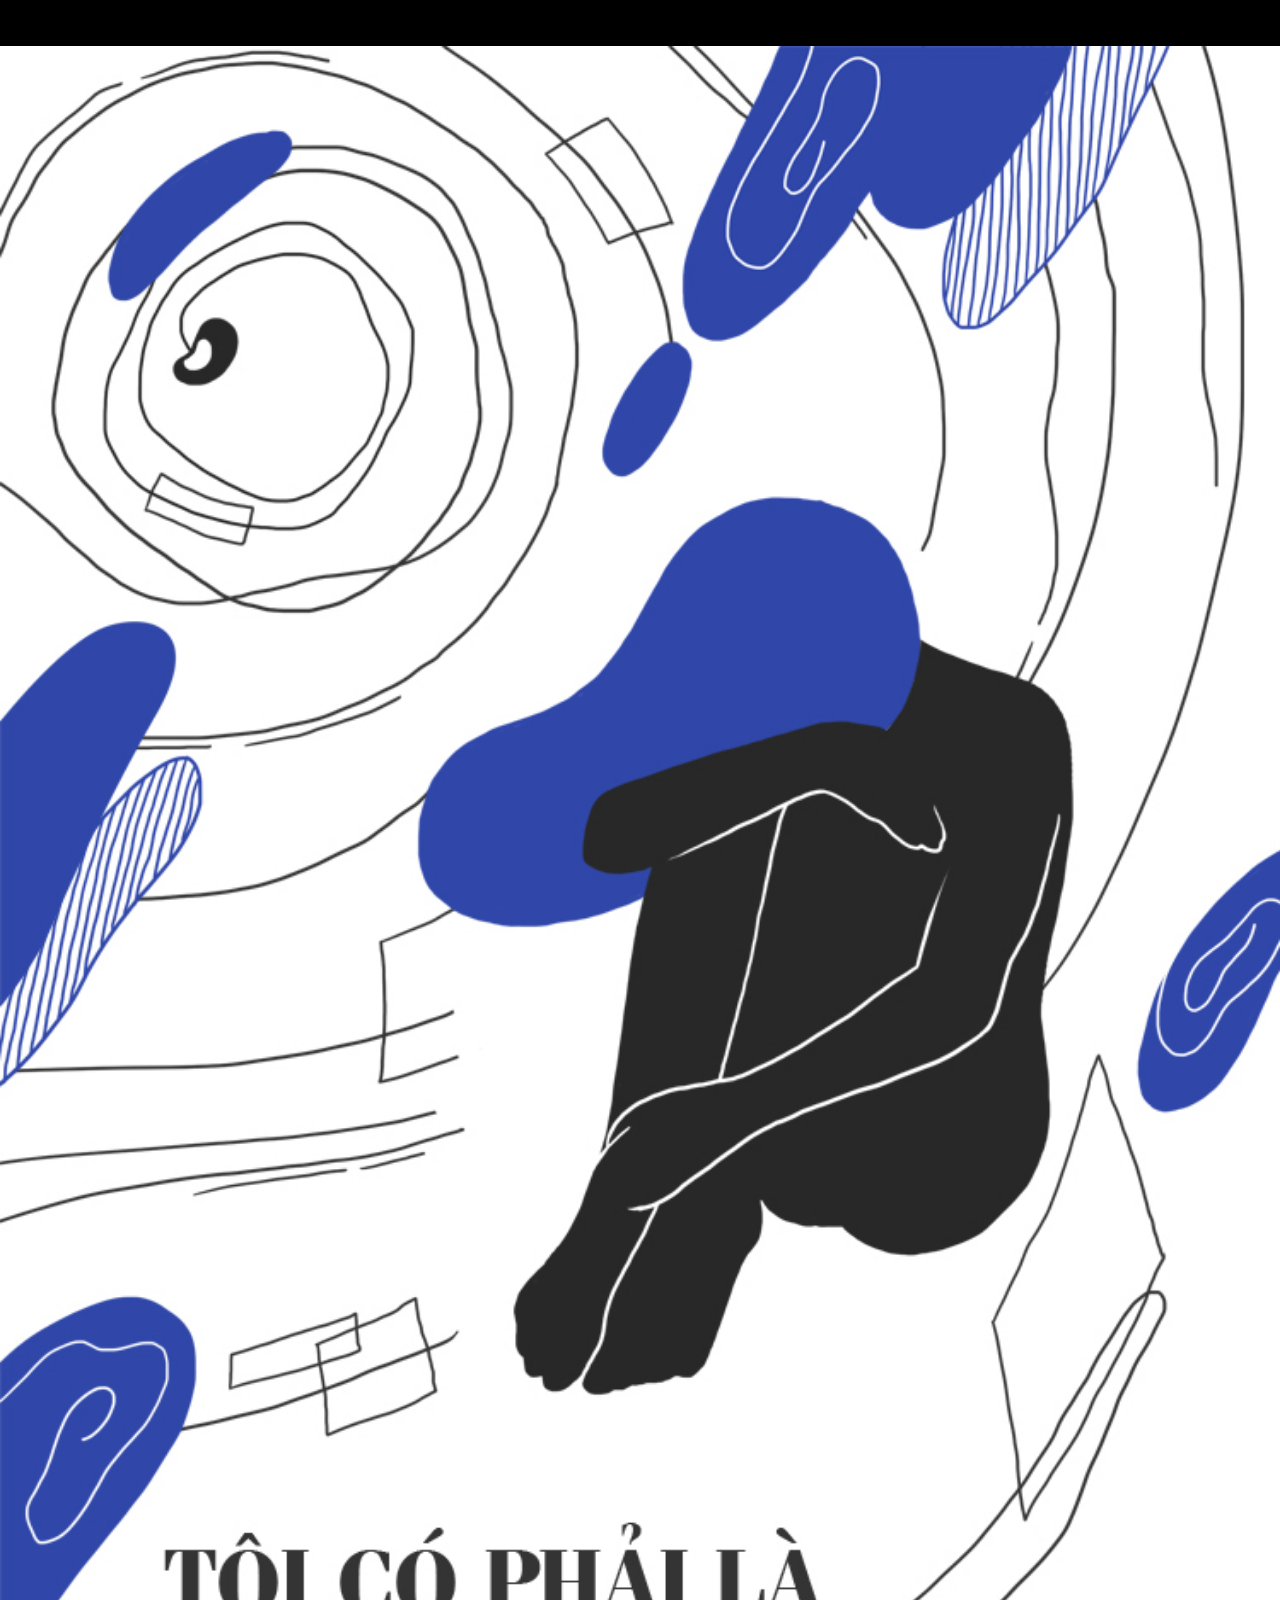
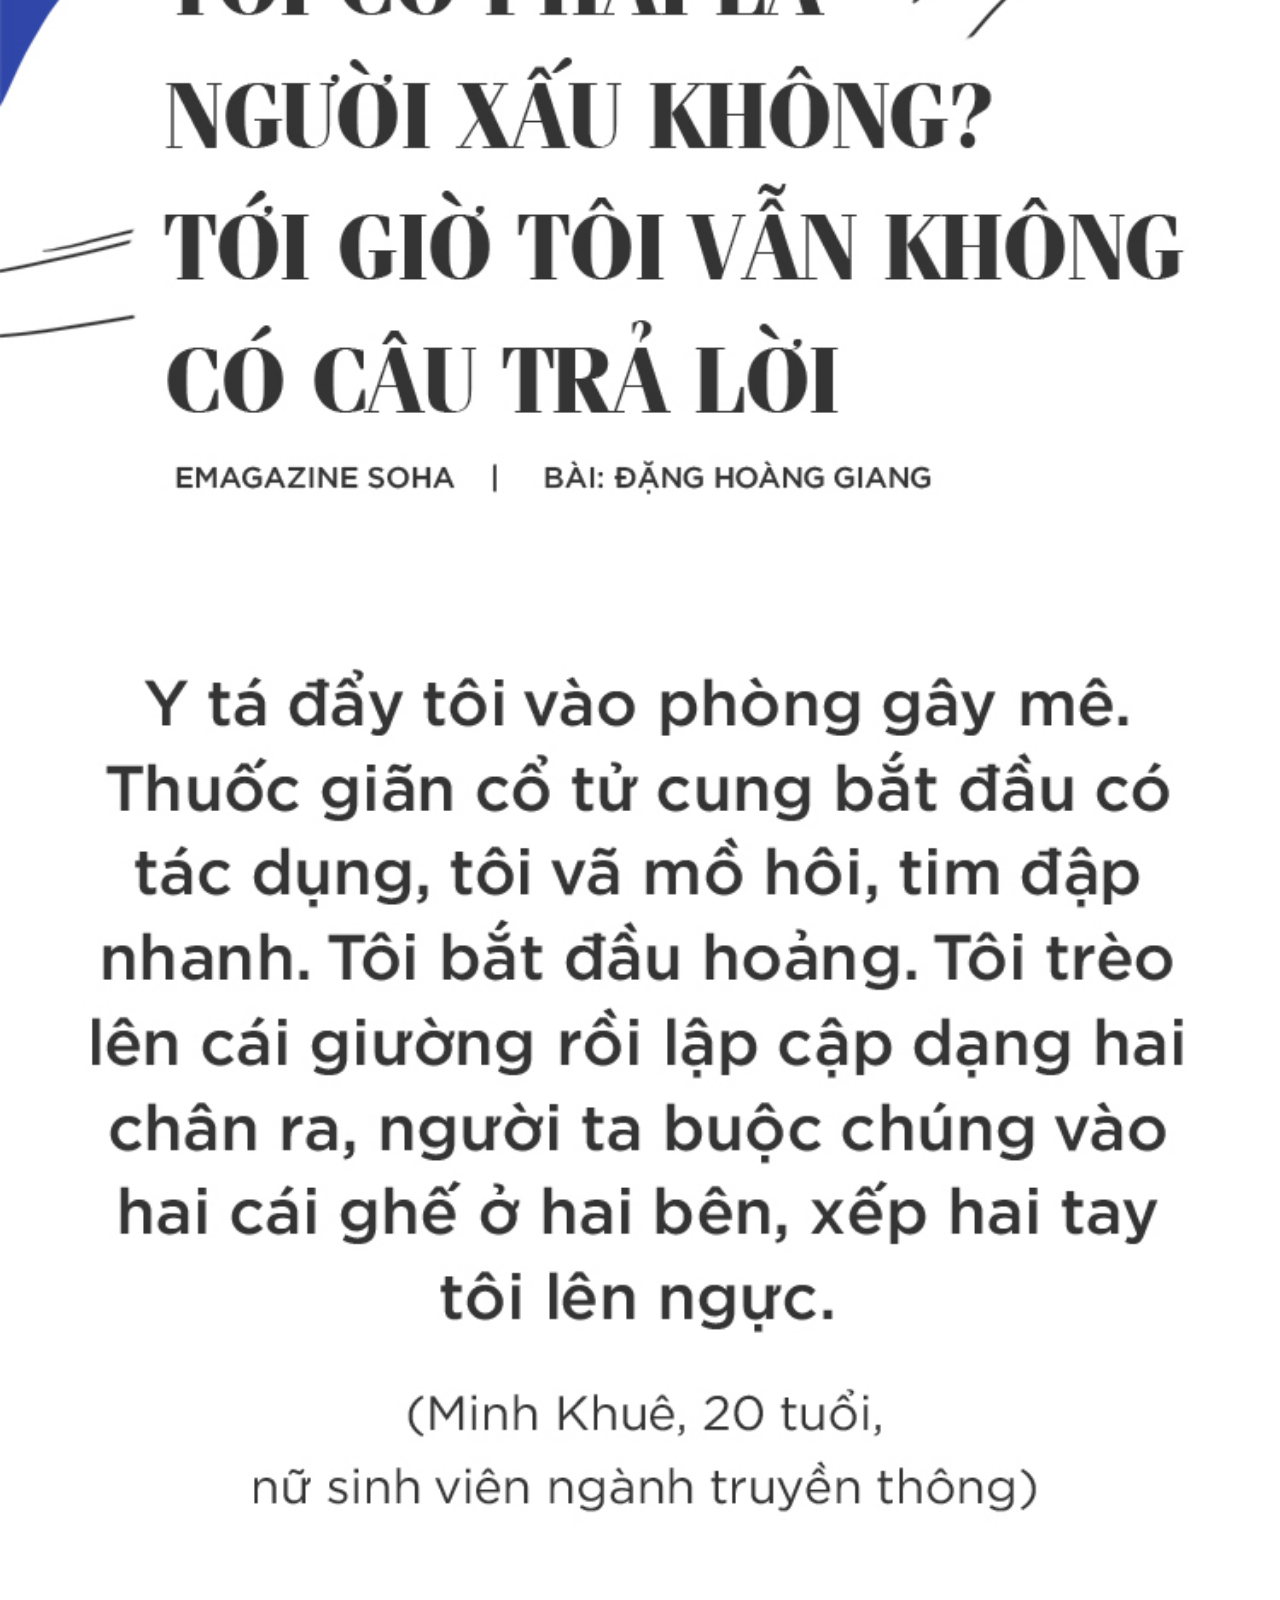
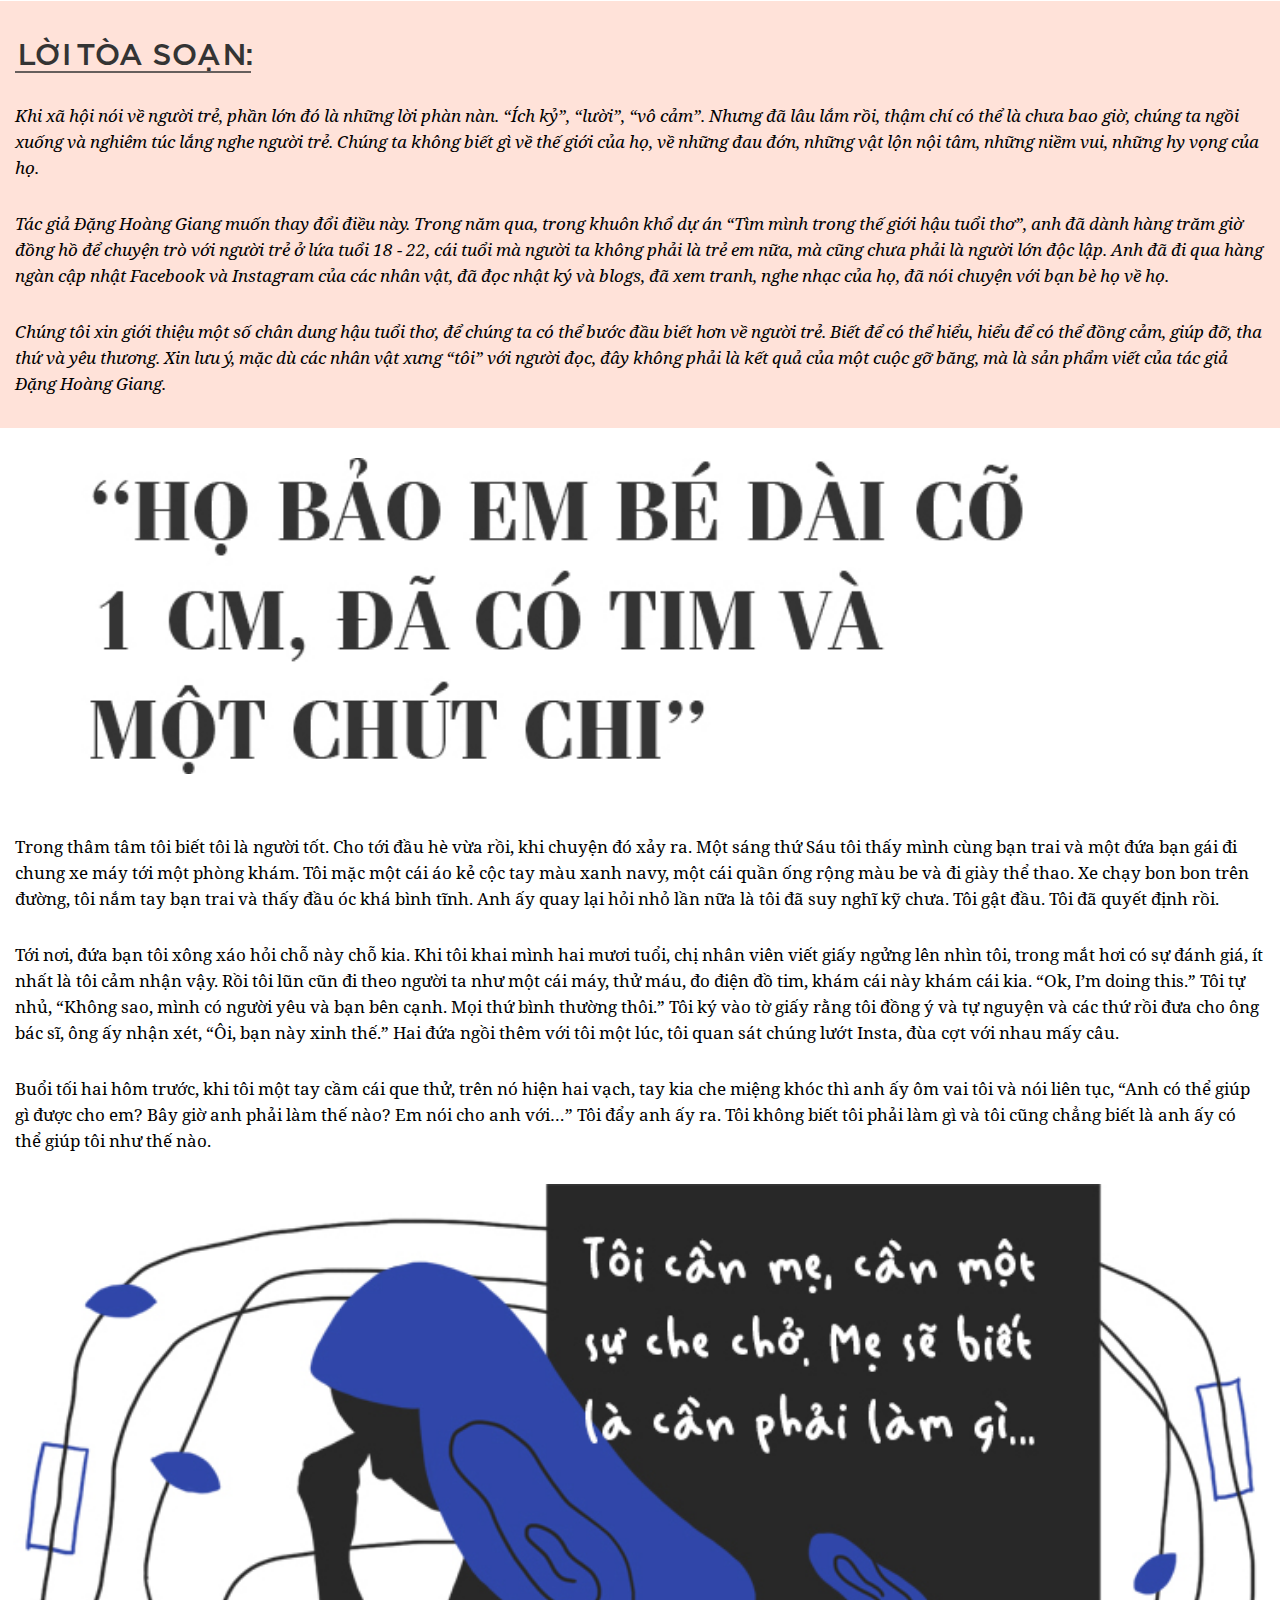
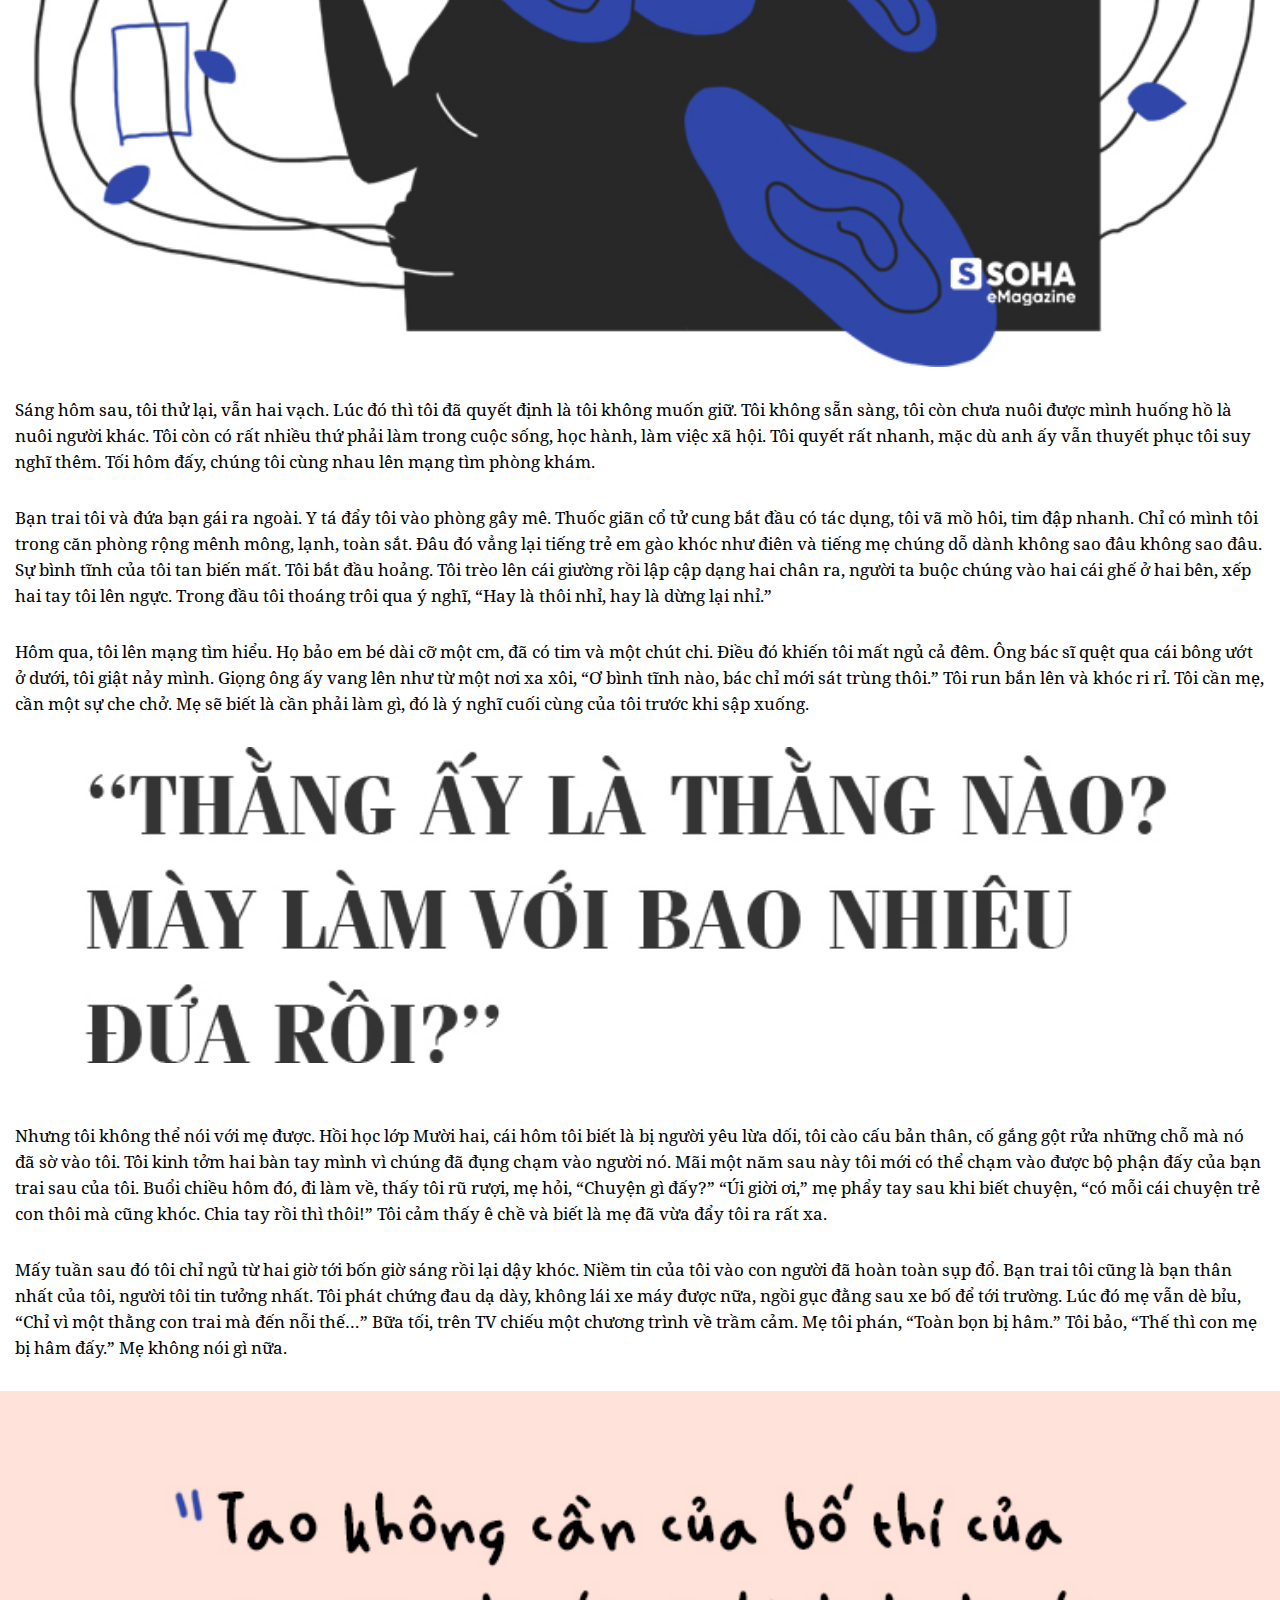
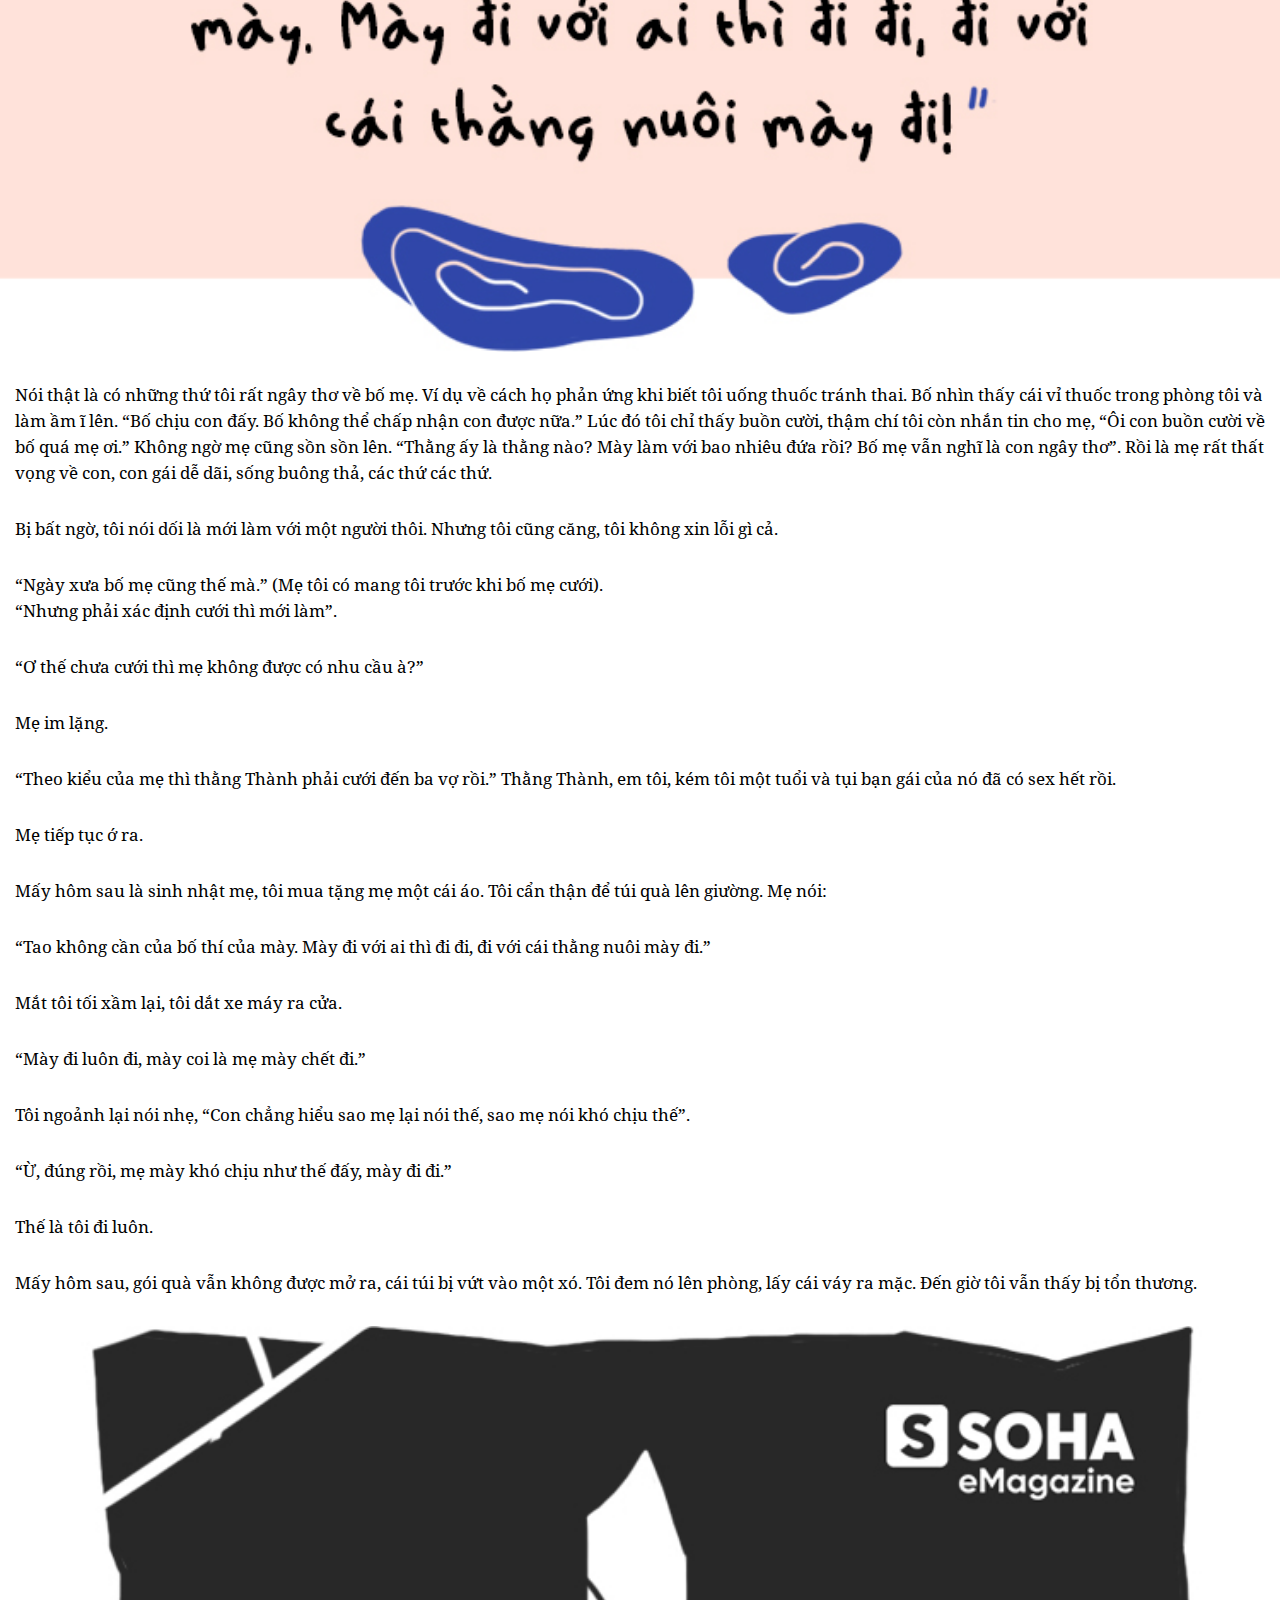
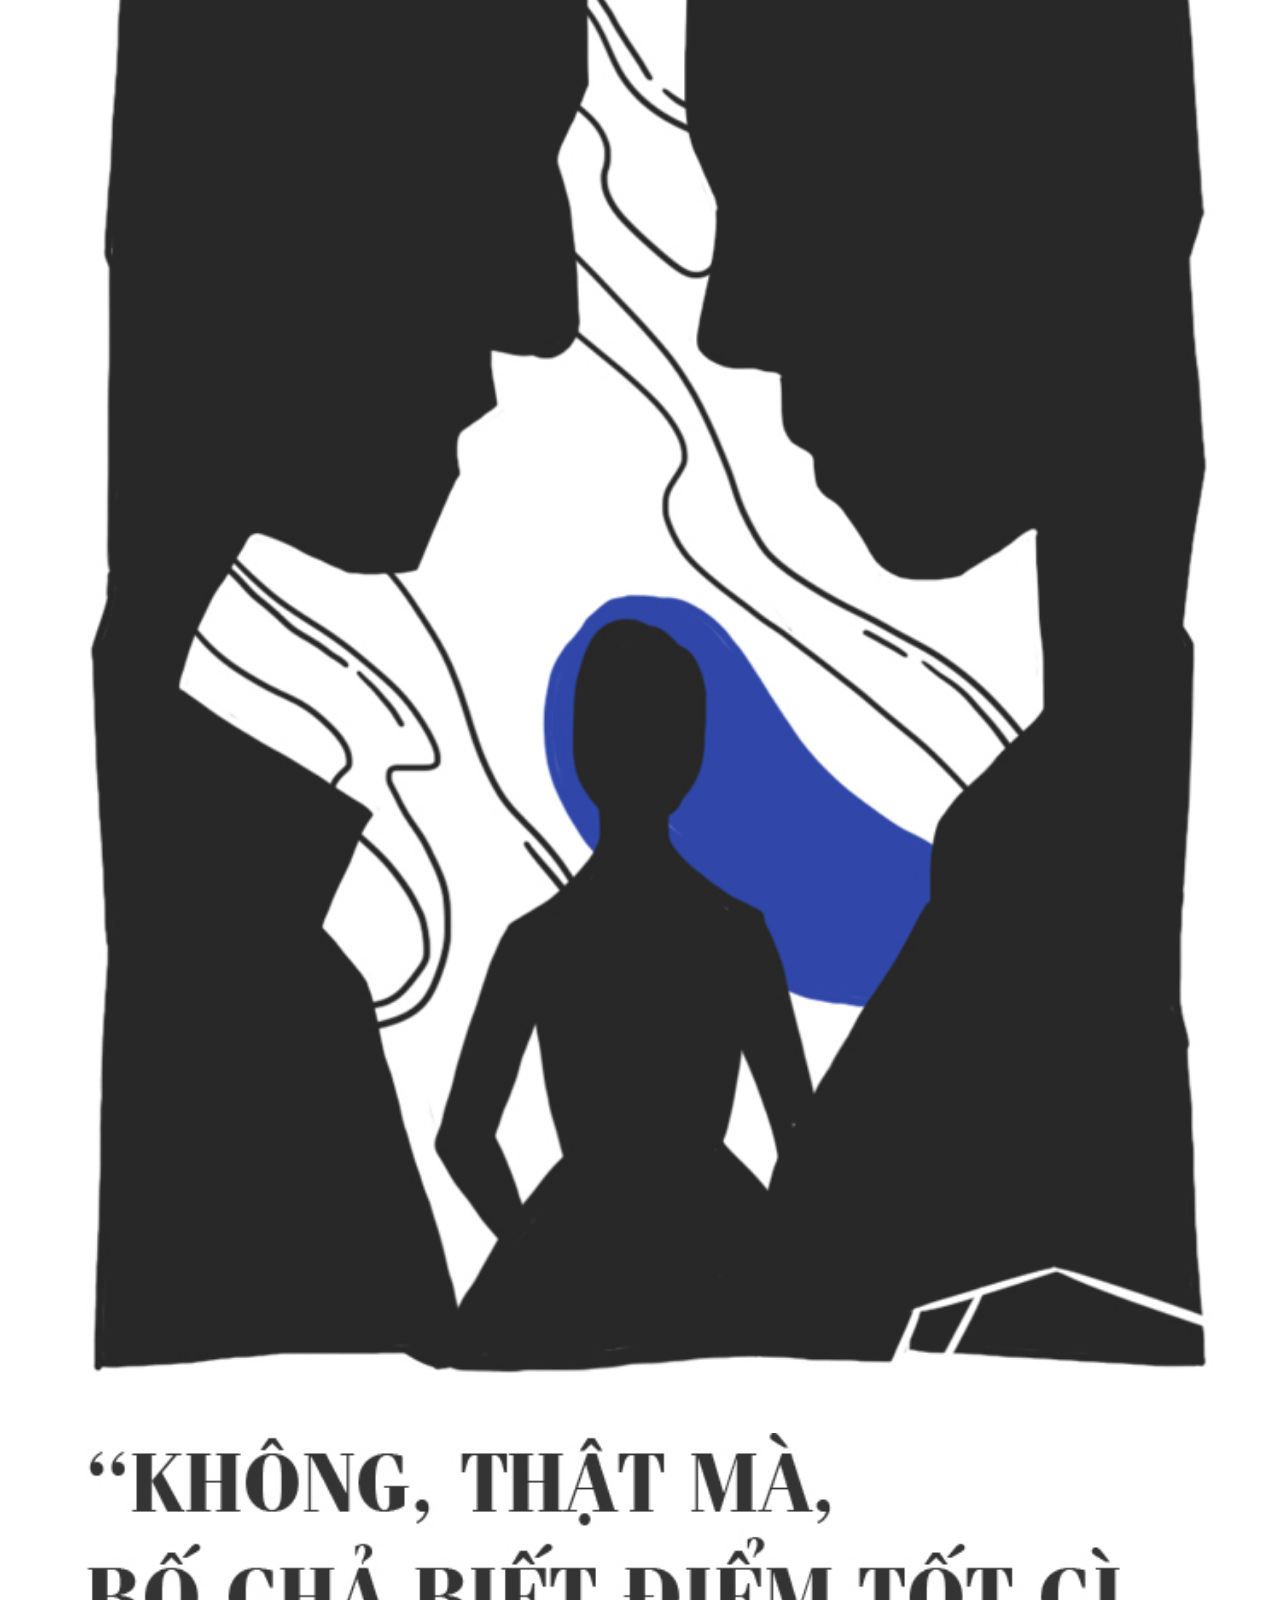
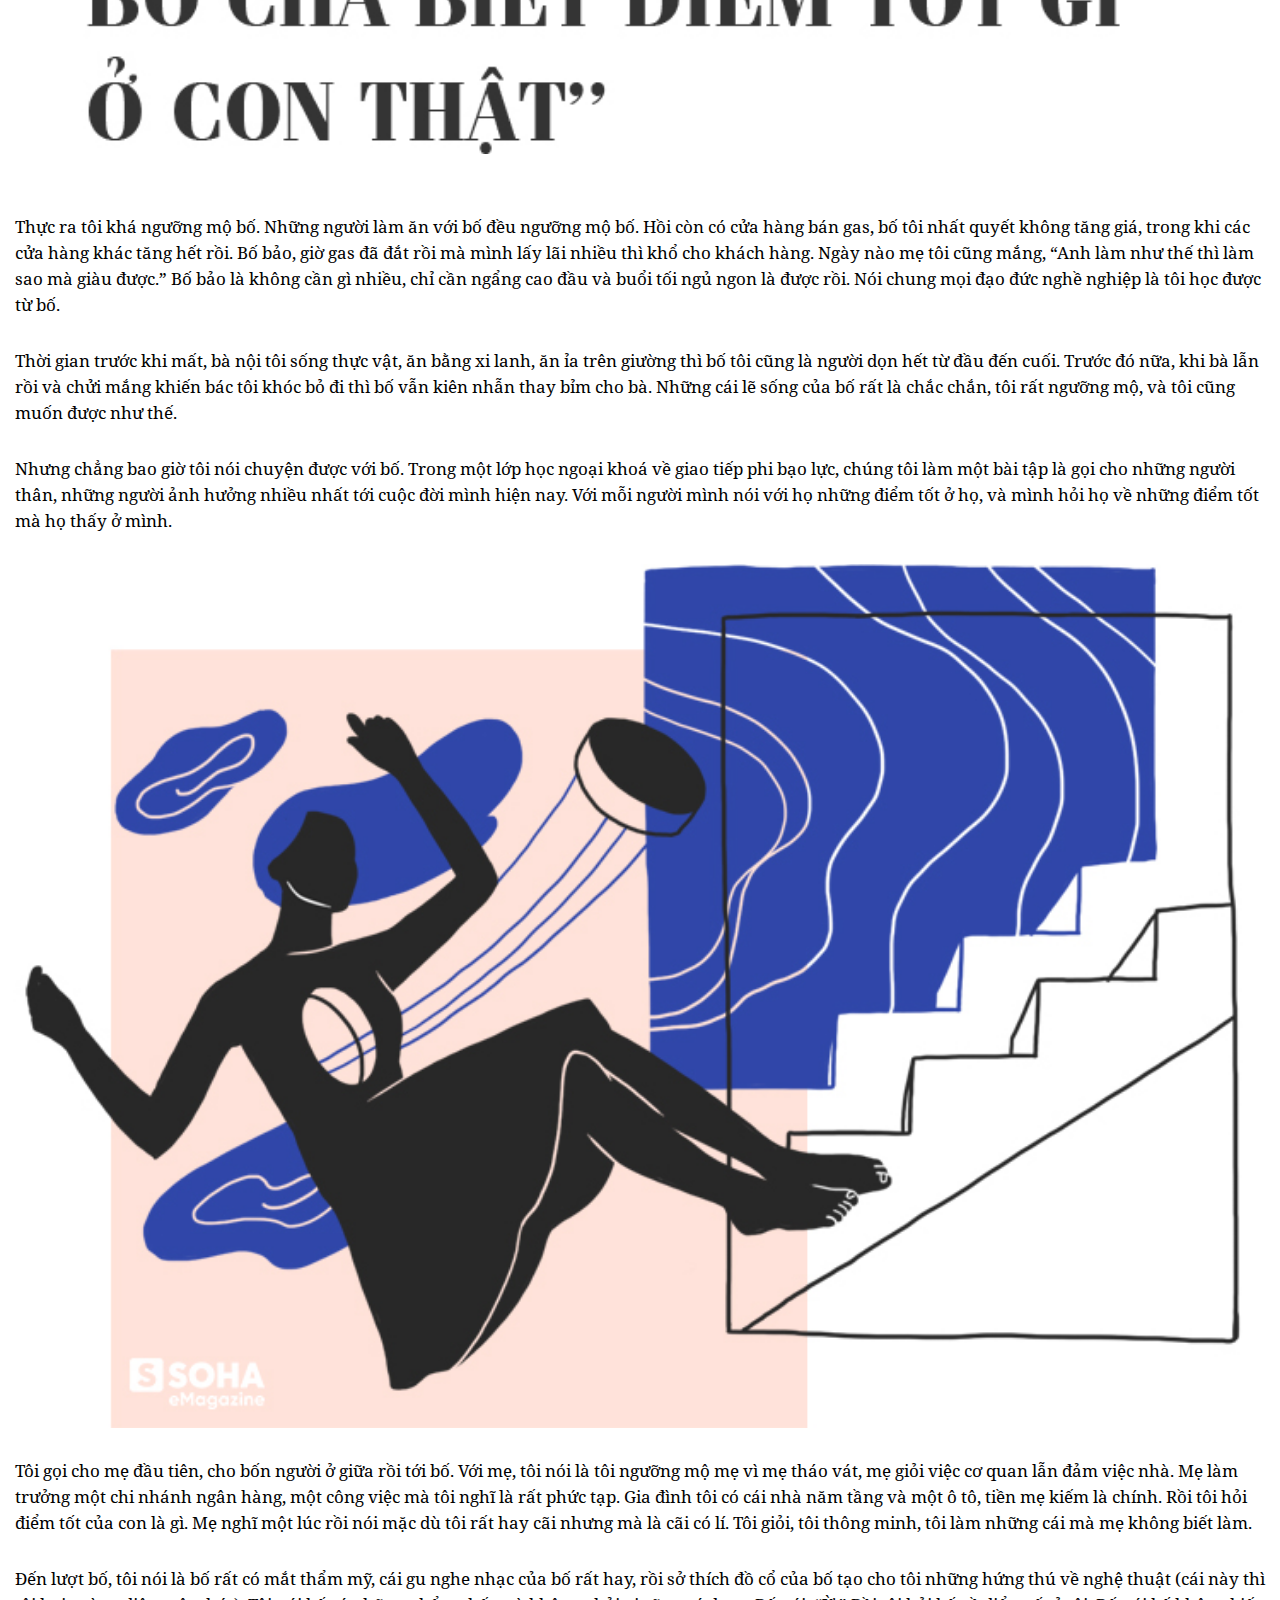
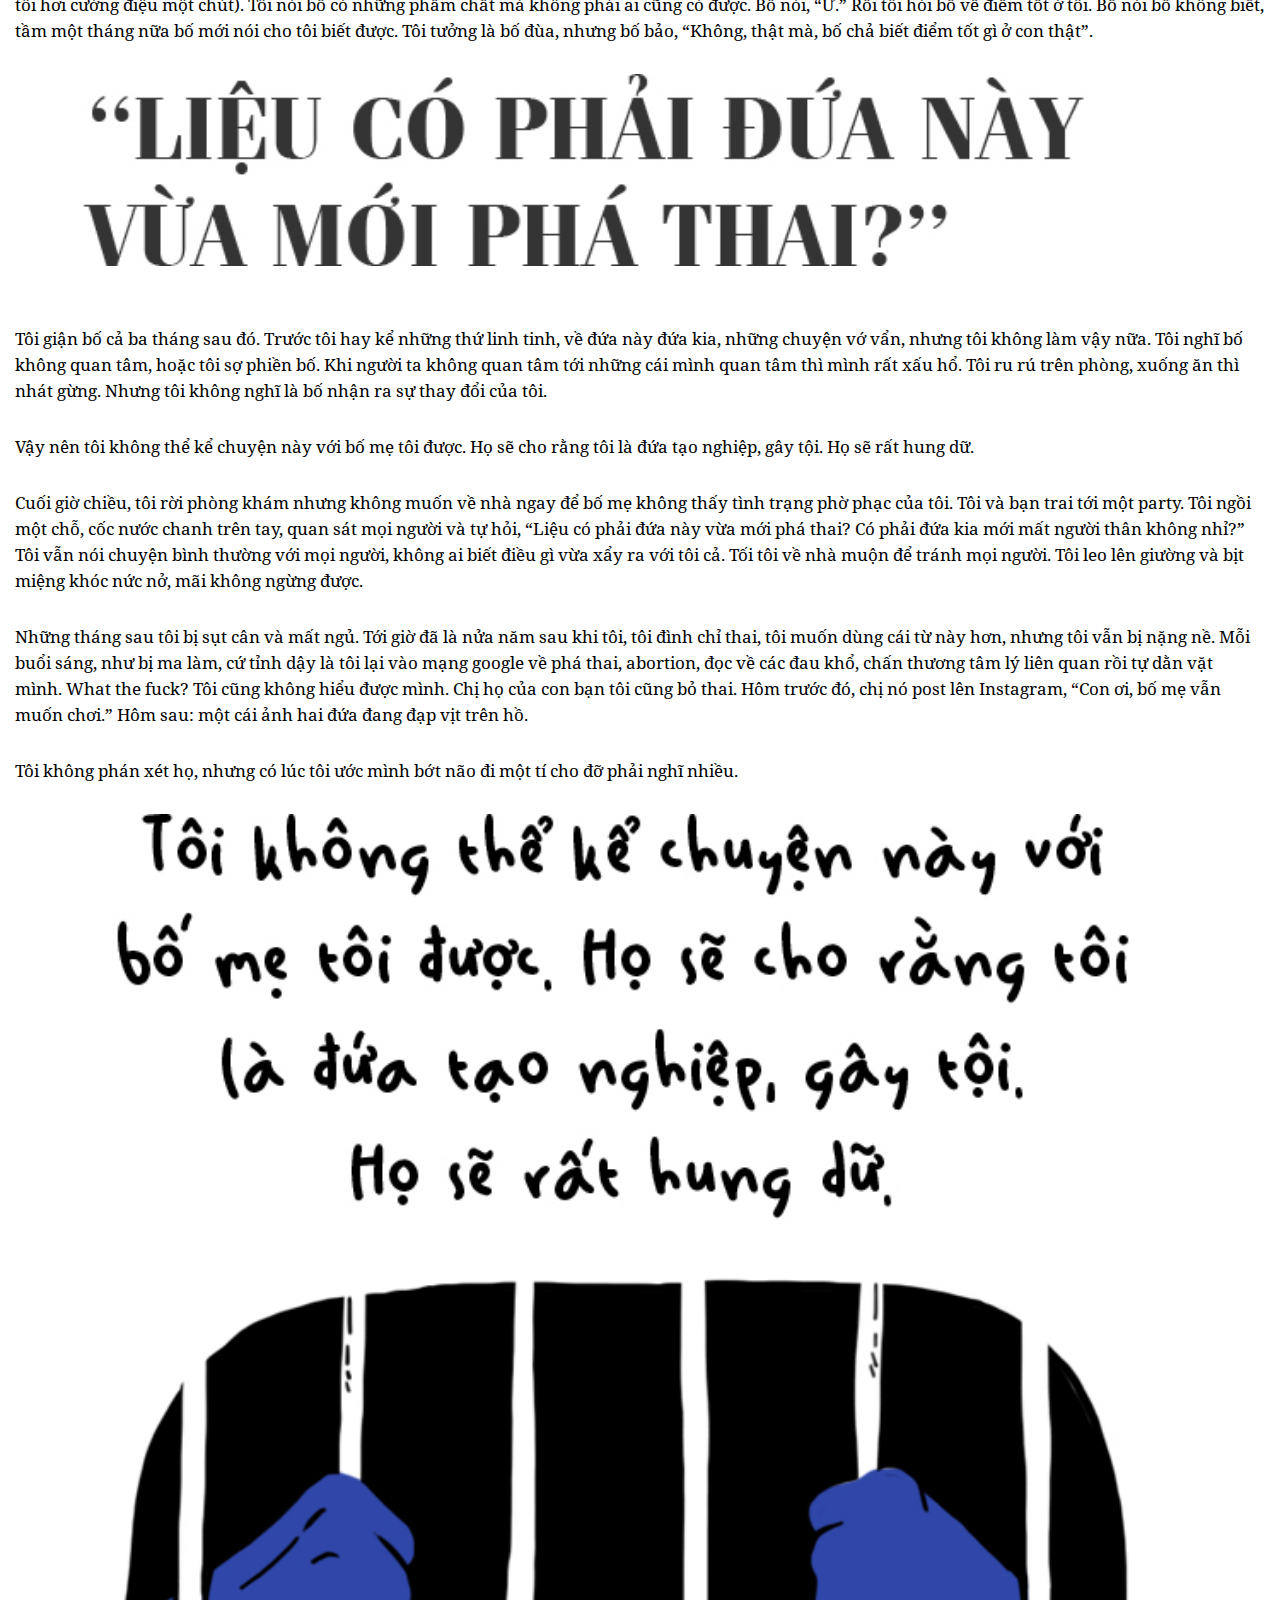
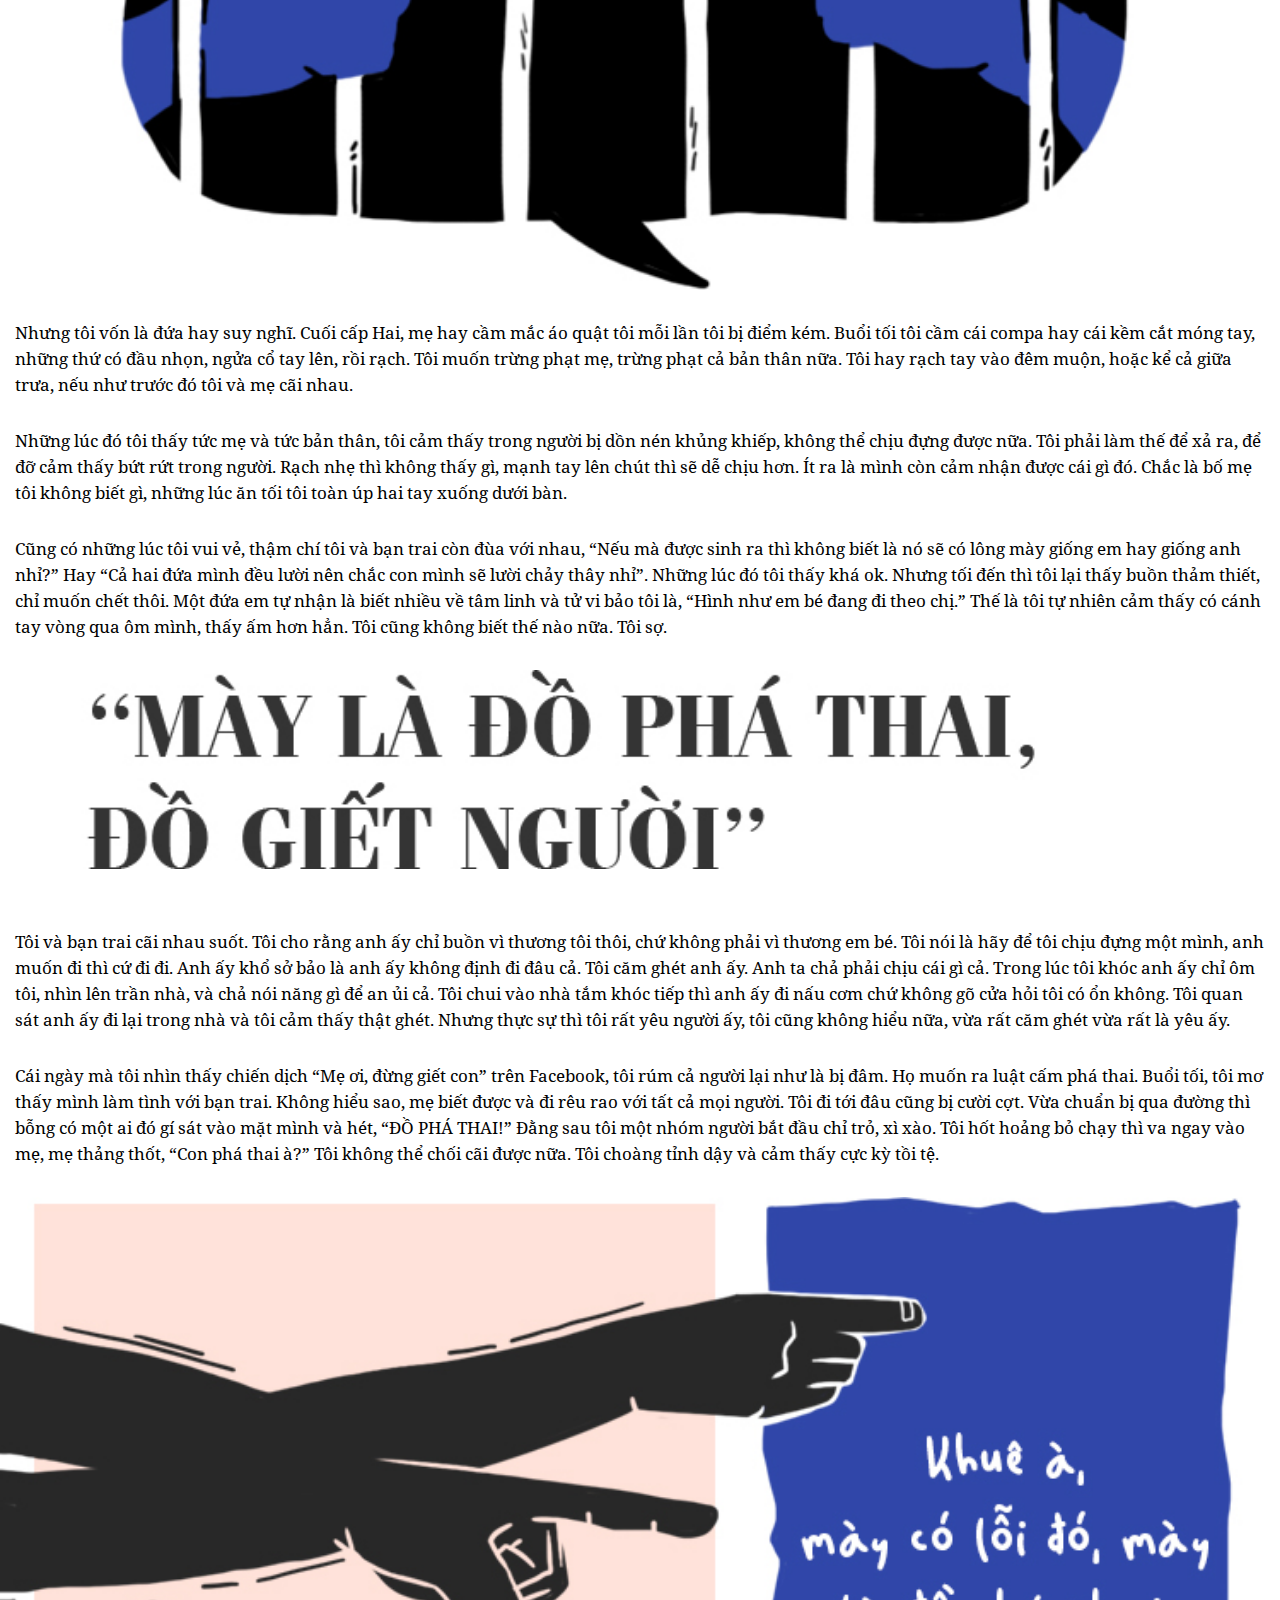
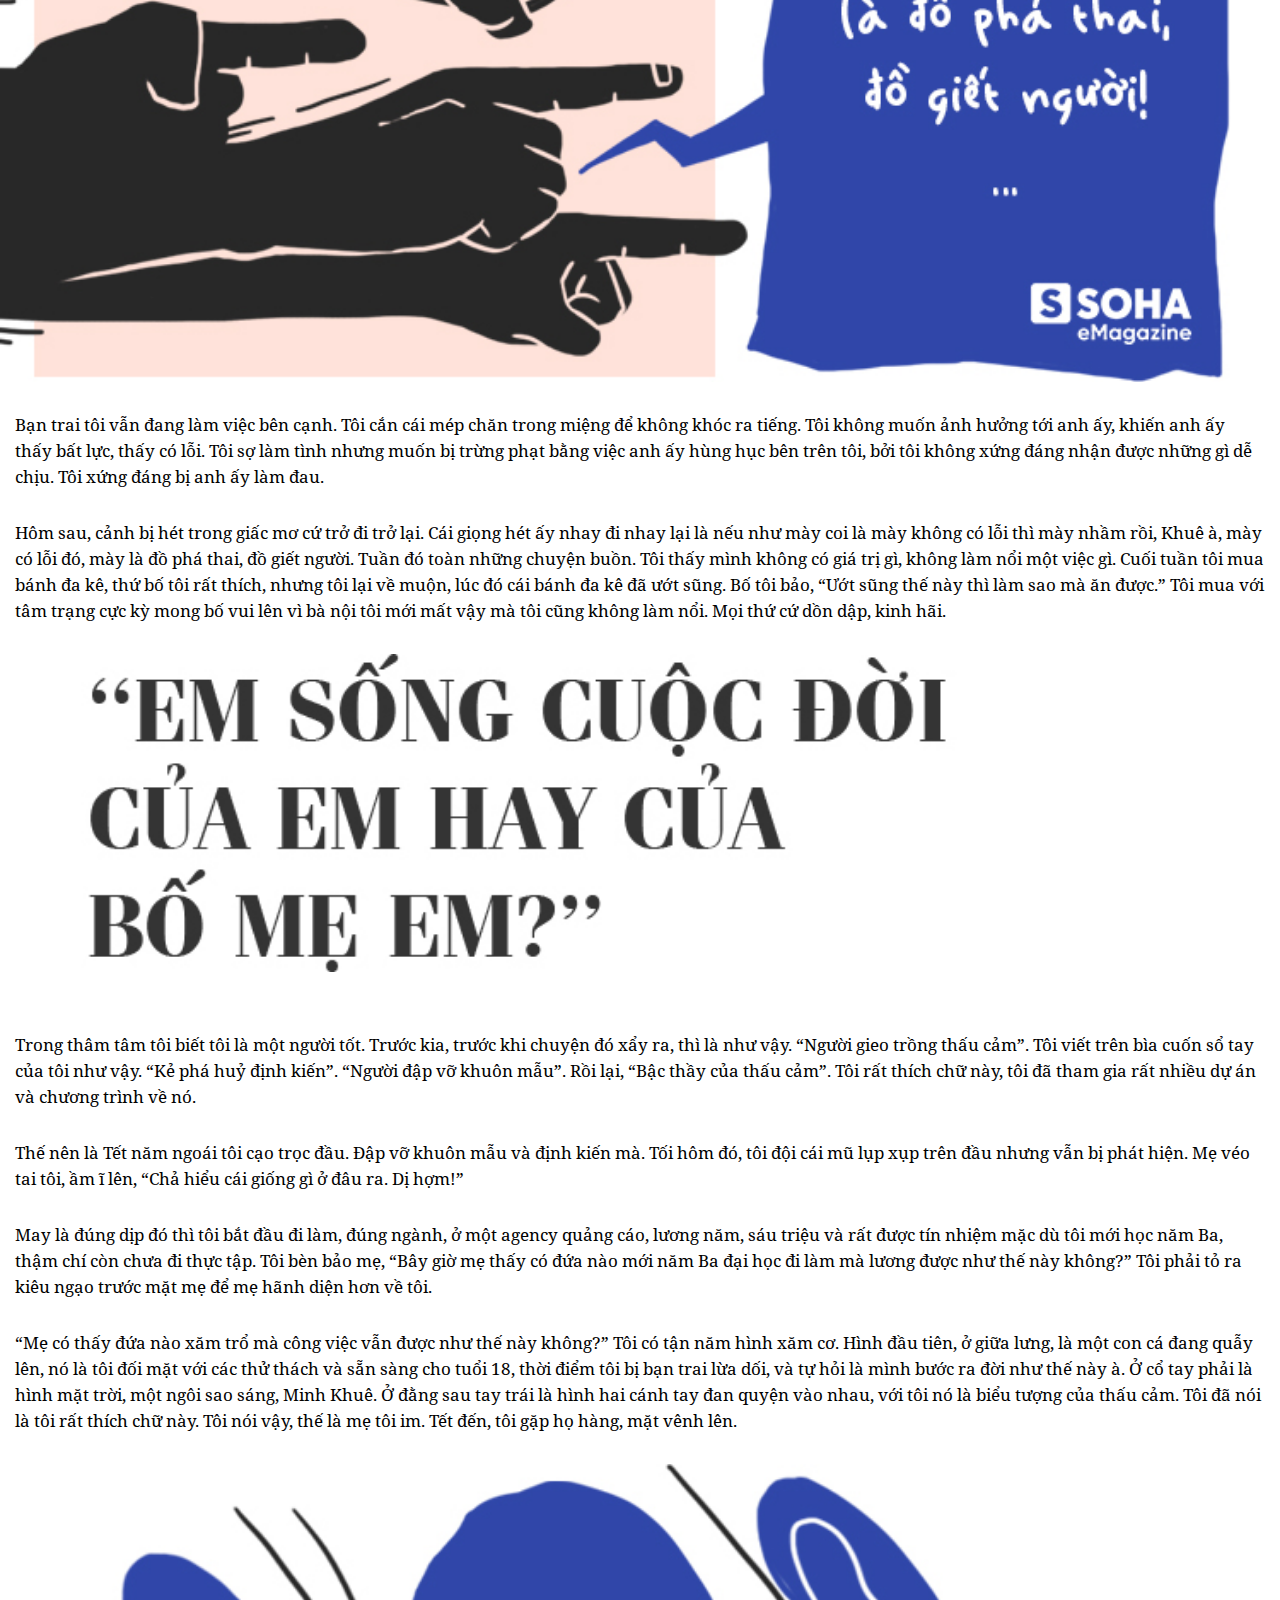
==== commit 3cd4dcec: "z" ====
--- a/mobile/index.html
+++ b/mobile/index.html
@@ -76,11 +76,11 @@
 
                 <p>Mẹ im lặng.</p>
 
-                <p>“Theo kiểu của mẹ thì thằng Hưng phải cưới đến ba vợ rồi.” Thằng Hưng, em tôi, kém tôi một tuổi và tụi bạn gái của nó đã có sex hết rồi.</p>
+                <p>“Theo kiểu của mẹ thì thằng Thành phải cưới đến ba vợ rồi.” Thằng Thành, em tôi, kém tôi một tuổi và tụi bạn gái của nó đã có sex hết rồi.</p>
 
                 <p>Mẹ tiếp tục ớ ra.</p>
 
-                <p>Mấy hôm sau là sinh nhật mẹ, tôi mua tặng mẹ một cái váy. Tôi cẩn thận để túi quà lên giường. Mẹ nói:</p>
+                <p>Mấy hôm sau là sinh nhật mẹ, tôi mua tặng mẹ một cái áo. Tôi cẩn thận để túi quà lên giường. Mẹ nói:</p>
 
                 <p>“Tao không cần của bố thí của mày. Mày đi với ai thì đi đi, đi với cái thằng nuôi mày đi.”</p>
 
